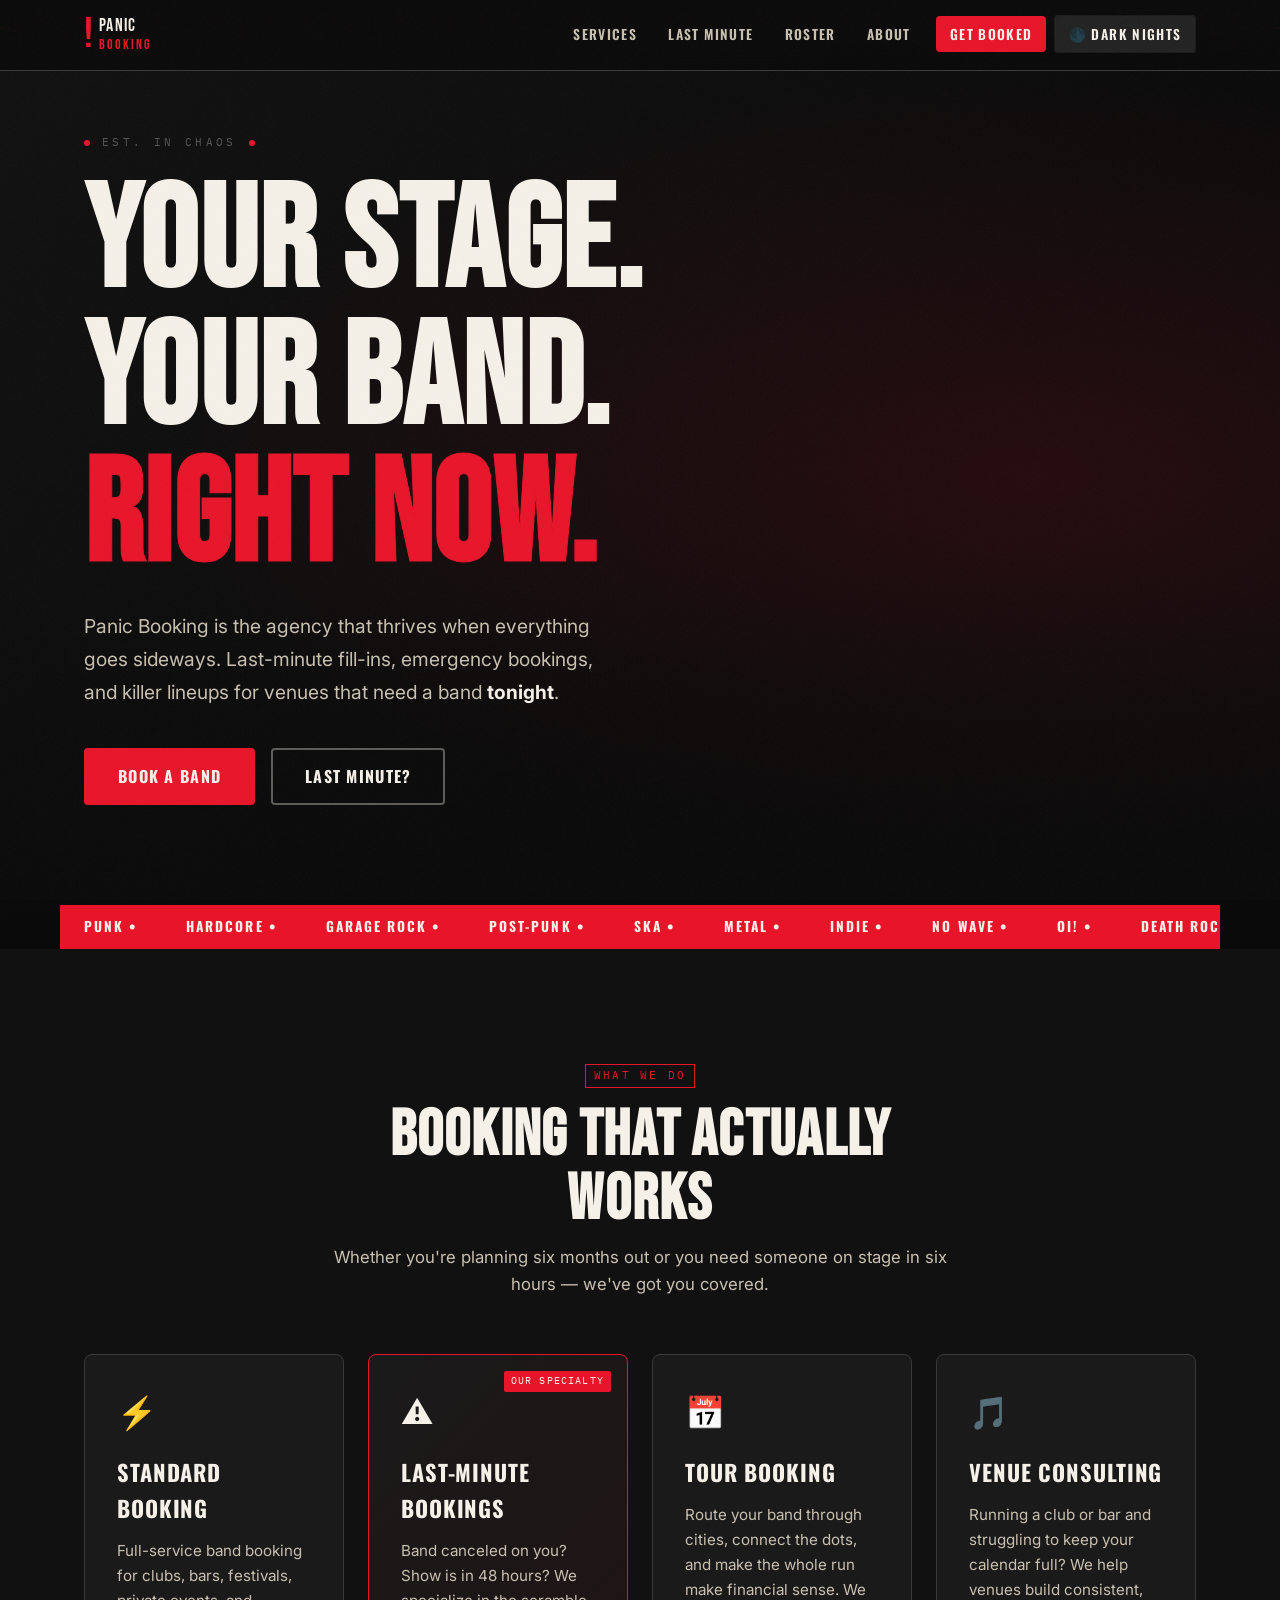
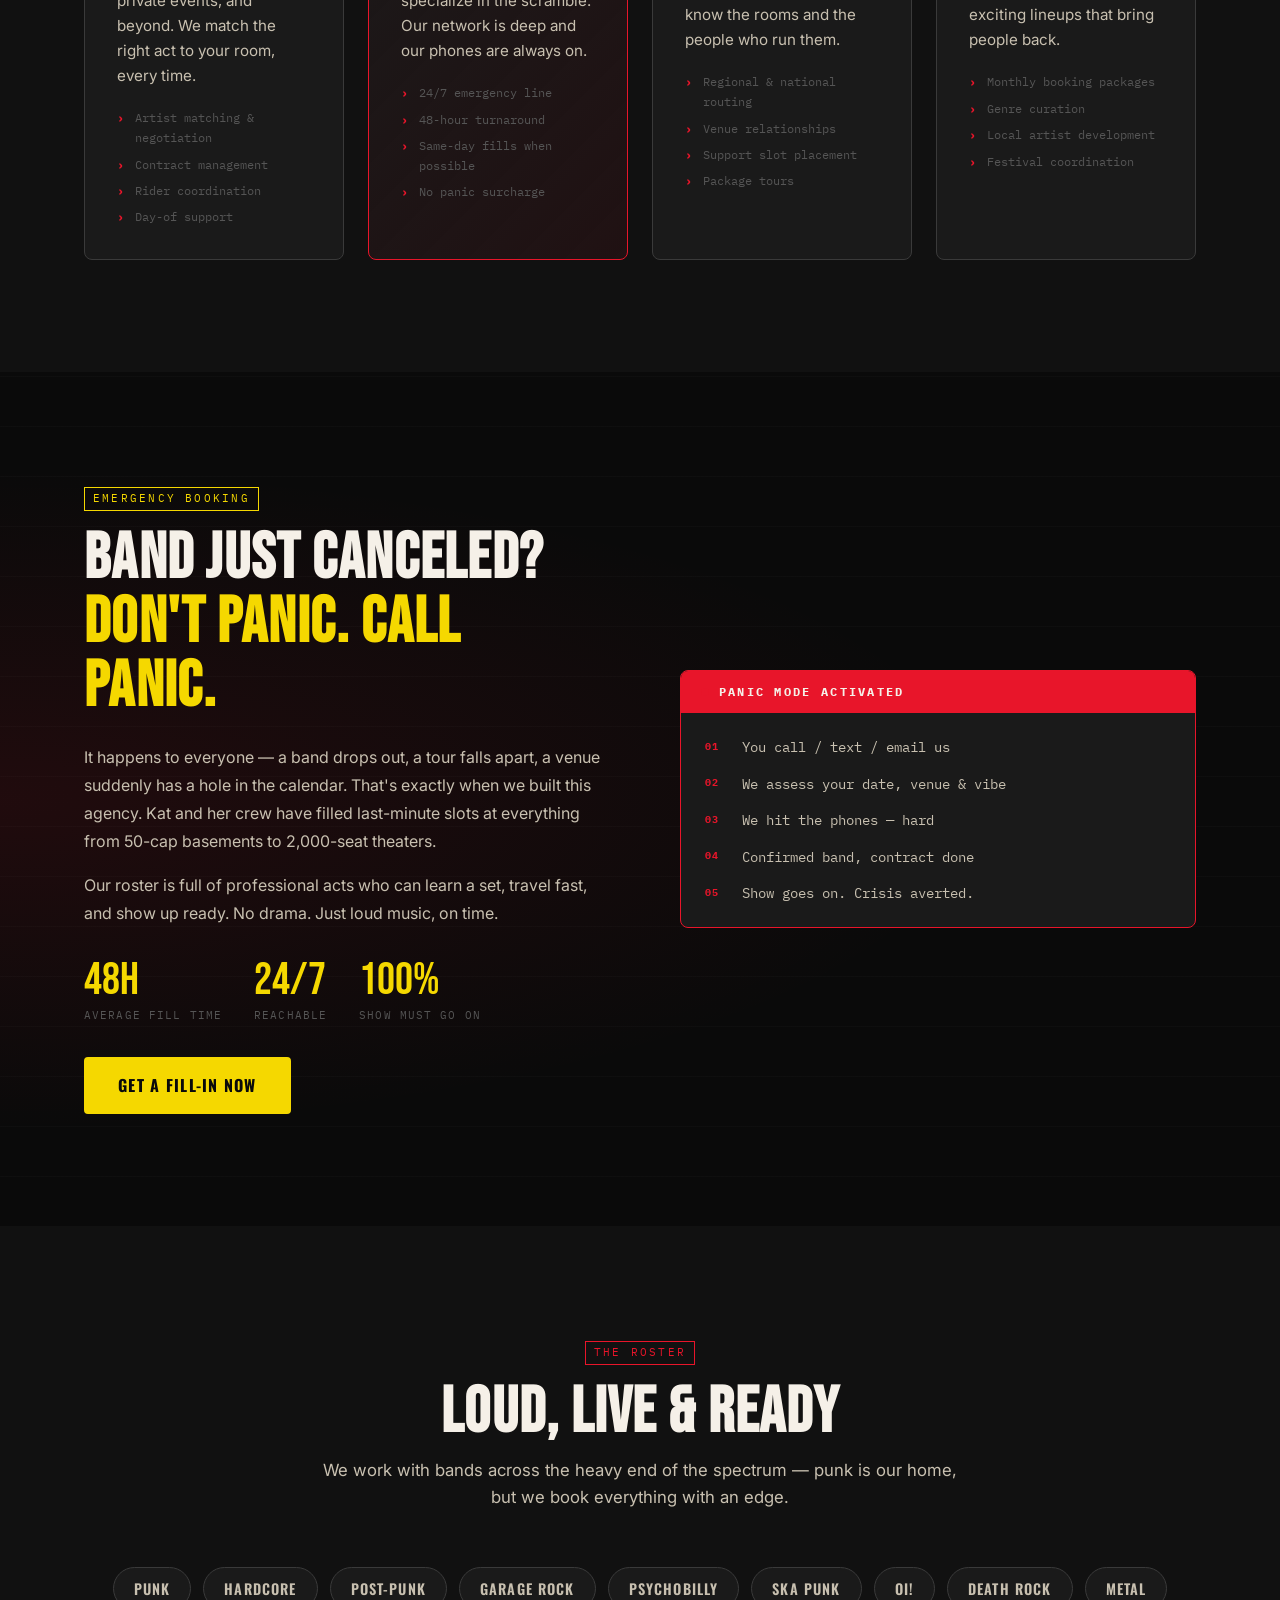
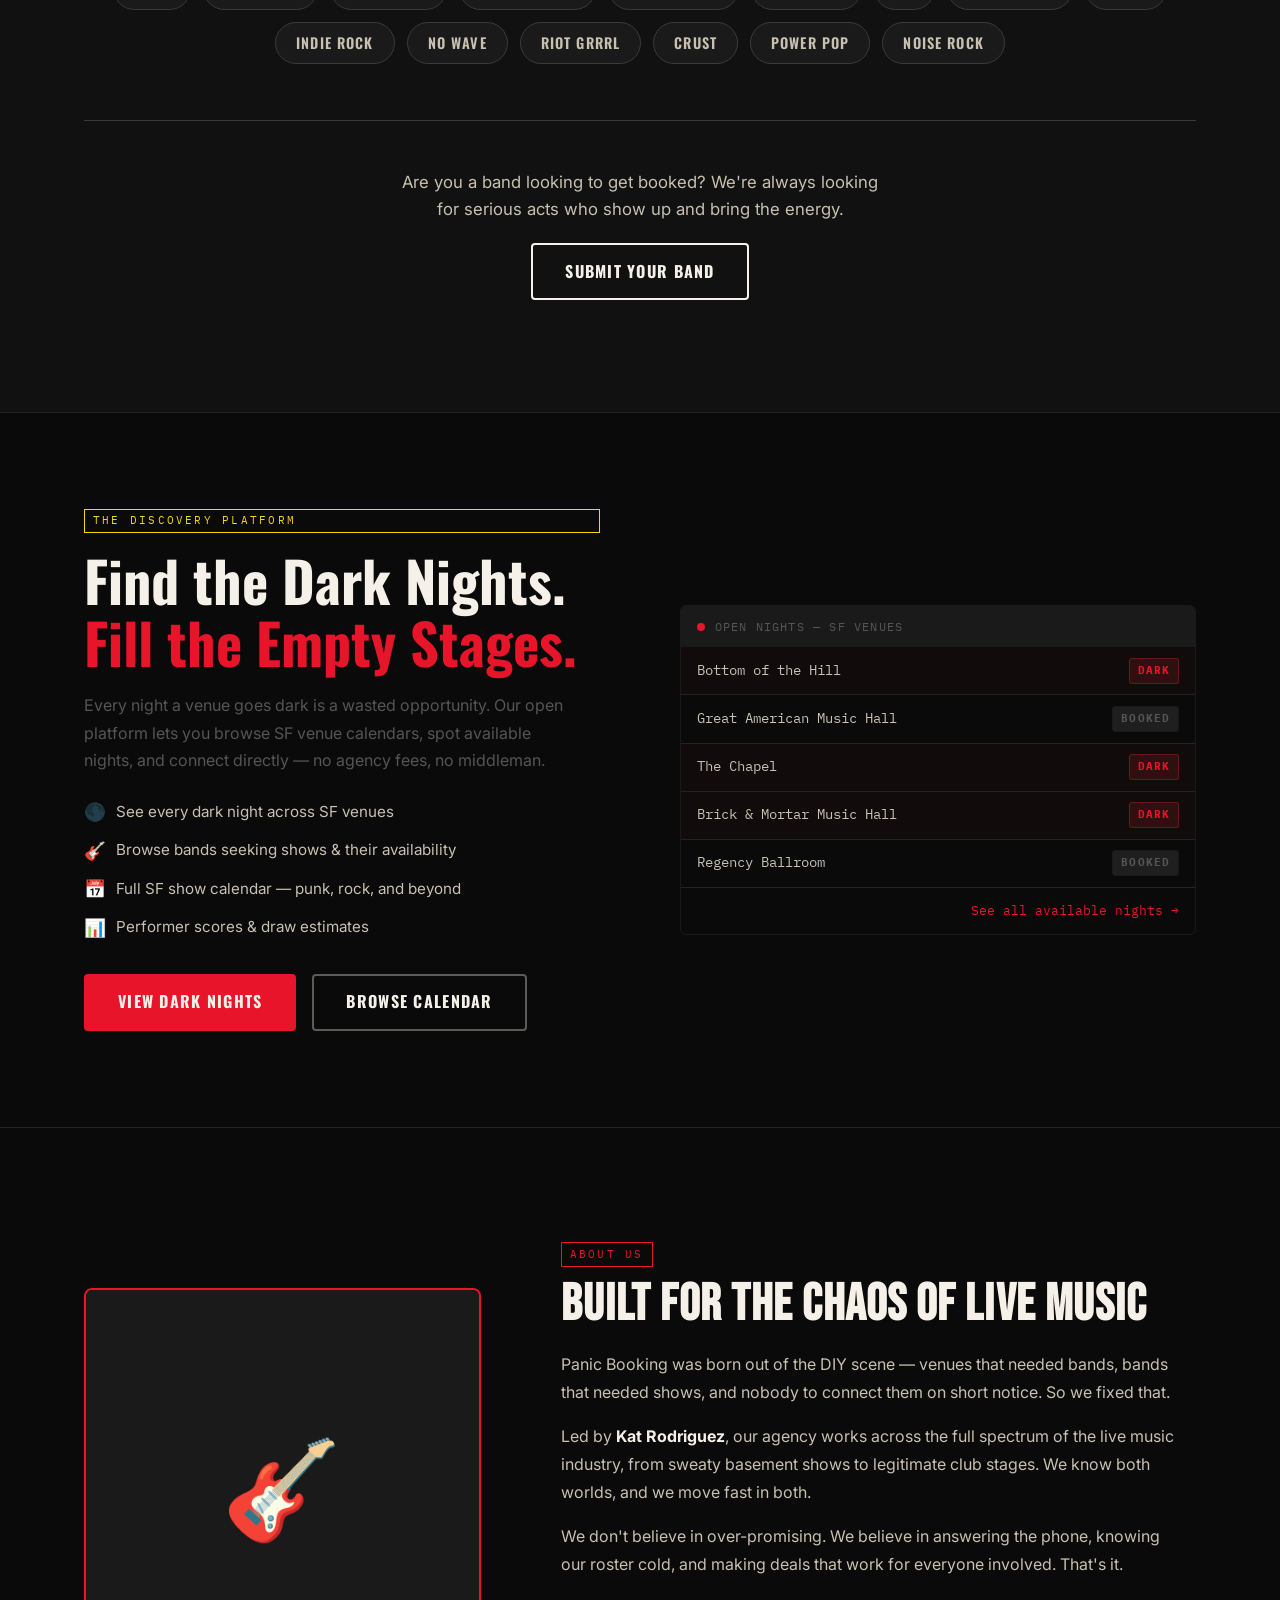
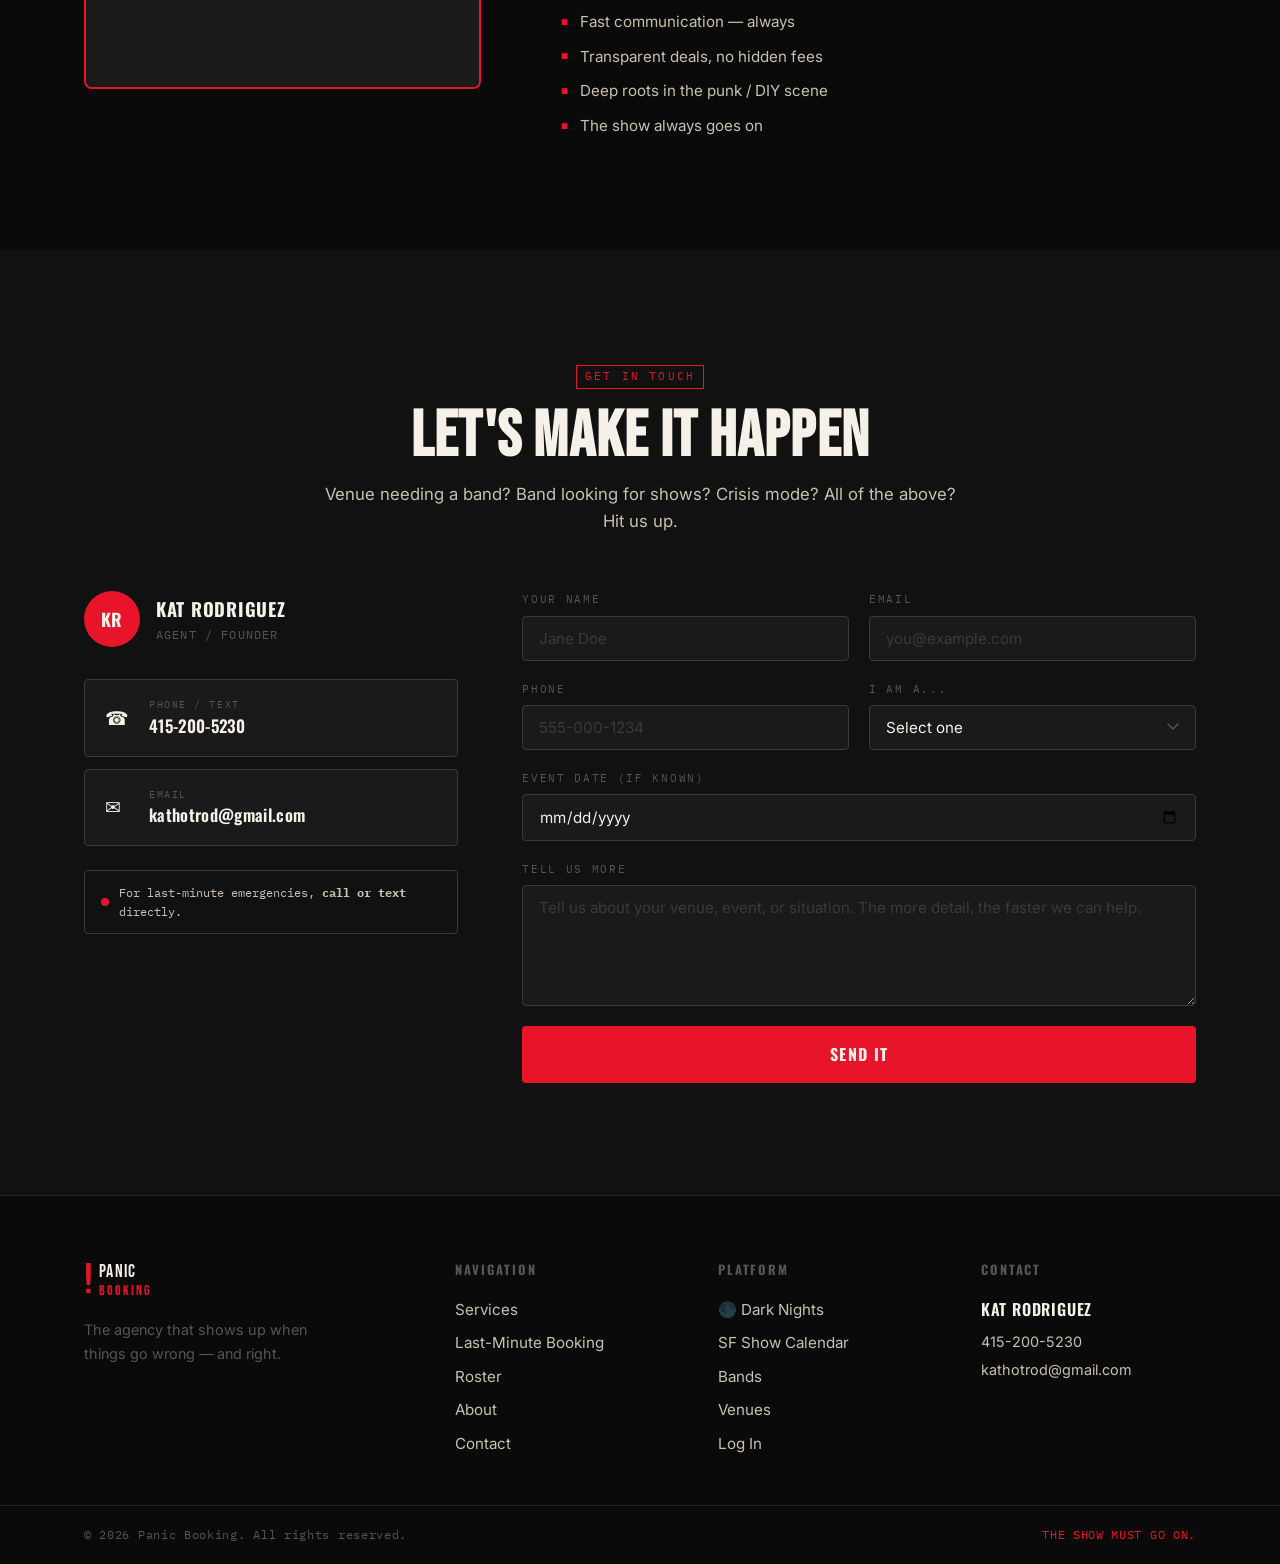
==== index.html @ bb5b7beb "Initial commit" ====
<!DOCTYPE html>
<html lang="en">
<head>
  <meta charset="UTF-8" />
  <meta name="viewport" content="width=device-width, initial-scale=1.0" />
  <title>Panic Booking — When You Need a Band, Now</title>
  <meta name="description" content="Panic Booking connects bands with venues. Specialists in last-minute bookings and emergency fill-ins. Punk, rock, and everything loud." />
  <link rel="stylesheet" href="styles.css" />
  <link rel="preconnect" href="https://fonts.googleapis.com" />
  <link rel="preconnect" href="https://fonts.gstatic.com" crossorigin />
  <link href="https://fonts.googleapis.com/css2?family=Bebas+Neue&family=Oswald:wght@400;600;700&family=IBM+Plex+Mono:wght@400;700&family=Inter:wght@400;500;600&display=swap" rel="stylesheet" />
</head>
<body>

  <!-- NOISE OVERLAY -->
  <div class="noise-overlay" aria-hidden="true"></div>

  <!-- HEADER / NAV -->
  <header class="site-header">
    <div class="container header-inner">
      <a href="#" class="logo" aria-label="Panic Booking Home">
        <span class="logo-exclaim">!</span>
        <span class="logo-text">PANIC<br><span class="logo-sub">BOOKING</span></span>
      </a>
      <nav class="main-nav" aria-label="Main navigation">
        <ul>
          <li><a href="#services">Services</a></li>
          <li><a href="#last-minute">Last Minute</a></li>
          <li><a href="#roster">Roster</a></li>
          <li><a href="#about">About</a></li>
          <li><a href="#contact" class="nav-cta">Get Booked</a></li>
          <li><a href="/app/" class="nav-app">🌑 Dark Nights</a></li>
        </ul>
      </nav>
      <button class="hamburger" aria-label="Open menu" aria-expanded="false">
        <span></span><span></span><span></span>
      </button>
    </div>
  </header>

  <!-- MOBILE NAV DRAWER -->
  <div class="mobile-nav" aria-hidden="true">
    <ul>
      <li><a href="#services">Services</a></li>
      <li><a href="#last-minute">Last Minute</a></li>
      <li><a href="#roster">Roster</a></li>
      <li><a href="#about">About</a></li>
      <li><a href="#contact">Get Booked</a></li>
      <li><a href="/app/">🌑 Dark Nights Platform</a></li>
    </ul>
  </div>

  <!-- HERO -->
  <section class="hero" id="home">
    <div class="hero-bg" aria-hidden="true">
      <div class="hero-stripe stripe-1"></div>
      <div class="hero-stripe stripe-2"></div>
      <div class="hero-stripe stripe-3"></div>
    </div>
    <div class="container hero-content">
      <div class="hero-eyebrow">
        <span class="dot"></span>
        <span>EST. IN CHAOS</span>
        <span class="dot"></span>
      </div>
      <h1 class="hero-headline">
        YOUR STAGE.<br>
        YOUR BAND.<br>
        <em>RIGHT NOW.</em>
      </h1>
      <p class="hero-sub">
        Panic Booking is the agency that thrives when everything goes sideways.
        Last-minute fill-ins, emergency bookings, and killer lineups for venues
        that need a band <strong>tonight</strong>.
      </p>
      <div class="hero-actions">
        <a href="#contact" class="btn btn-primary">Book a Band</a>
        <a href="#last-minute" class="btn btn-ghost">Last Minute?</a>
      </div>
      <div class="hero-ticker" aria-label="Scrolling marquee">
        <div class="ticker-track">
          <span>PUNK &bull;</span>
          <span>HARDCORE &bull;</span>
          <span>GARAGE ROCK &bull;</span>
          <span>POST-PUNK &bull;</span>
          <span>SKA &bull;</span>
          <span>METAL &bull;</span>
          <span>INDIE &bull;</span>
          <span>NO WAVE &bull;</span>
          <span>OI! &bull;</span>
          <span>DEATH ROCK &bull;</span>
          <span>PUNK &bull;</span>
          <span>HARDCORE &bull;</span>
          <span>GARAGE ROCK &bull;</span>
          <span>POST-PUNK &bull;</span>
          <span>SKA &bull;</span>
          <span>METAL &bull;</span>
          <span>INDIE &bull;</span>
          <span>NO WAVE &bull;</span>
          <span>OI! &bull;</span>
          <span>DEATH ROCK &bull;</span>
        </div>
      </div>
    </div>
  </section>

  <!-- SERVICES -->
  <section class="services" id="services">
    <div class="container">
      <div class="section-header">
        <span class="section-tag">What We Do</span>
        <h2>Booking That Actually Works</h2>
        <p>Whether you're planning six months out or you need someone on stage in six hours — we've got you covered.</p>
      </div>
      <div class="services-grid">
        <article class="service-card">
          <div class="service-icon" aria-hidden="true">&#9889;</div>
          <h3>Standard Booking</h3>
          <p>Full-service band booking for clubs, bars, festivals, private events, and beyond. We match the right act to your room, every time.</p>
          <ul class="service-list">
            <li>Artist matching & negotiation</li>
            <li>Contract management</li>
            <li>Rider coordination</li>
            <li>Day-of support</li>
          </ul>
        </article>
        <article class="service-card card-accent">
          <div class="service-icon" aria-hidden="true">&#9888;</div>
          <h3>Last-Minute Bookings</h3>
          <p>Band canceled on you? Show is in 48 hours? We specialize in the scramble. Our network is deep and our phones are always on.</p>
          <ul class="service-list">
            <li>24/7 emergency line</li>
            <li>48-hour turnaround</li>
            <li>Same-day fills when possible</li>
            <li>No panic surcharge</li>
          </ul>
          <span class="card-badge">Our Specialty</span>
        </article>
        <article class="service-card">
          <div class="service-icon" aria-hidden="true">&#128197;</div>
          <h3>Tour Booking</h3>
          <p>Route your band through cities, connect the dots, and make the whole run make financial sense. We know the rooms and the people who run them.</p>
          <ul class="service-list">
            <li>Regional & national routing</li>
            <li>Venue relationships</li>
            <li>Support slot placement</li>
            <li>Package tours</li>
          </ul>
        </article>
        <article class="service-card">
          <div class="service-icon" aria-hidden="true">&#127925;</div>
          <h3>Venue Consulting</h3>
          <p>Running a club or bar and struggling to keep your calendar full? We help venues build consistent, exciting lineups that bring people back.</p>
          <ul class="service-list">
            <li>Monthly booking packages</li>
            <li>Genre curation</li>
            <li>Local artist development</li>
            <li>Festival coordination</li>
          </ul>
        </article>
      </div>
    </div>
  </section>

  <!-- LAST MINUTE CALLOUT -->
  <section class="last-minute" id="last-minute">
    <div class="lm-bg" aria-hidden="true"></div>
    <div class="container lm-inner">
      <div class="lm-text">
        <span class="section-tag tag-dark">Emergency Booking</span>
        <h2>Band Just Canceled?<br><em>Don't Panic. Call Panic.</em></h2>
        <p>
          It happens to everyone — a band drops out, a tour falls apart, a venue
          suddenly has a hole in the calendar. That's exactly when we built this agency.
          Kat and her crew have filled last-minute slots at everything from 50-cap
          basements to 2,000-seat theaters.
        </p>
        <p>
          Our roster is full of professional acts who can learn a set, travel fast, and
          show up ready. No drama. Just loud music, on time.
        </p>
        <div class="lm-stats">
          <div class="stat">
            <span class="stat-num">48h</span>
            <span class="stat-label">Average fill time</span>
          </div>
          <div class="stat">
            <span class="stat-num">24/7</span>
            <span class="stat-label">Reachable</span>
          </div>
          <div class="stat">
            <span class="stat-num">100%</span>
            <span class="stat-label">Show must go on</span>
          </div>
        </div>
        <a href="#contact" class="btn btn-danger">Get a Fill-In Now</a>
      </div>
      <div class="lm-visual" aria-hidden="true">
        <div class="lm-card">
          <div class="lm-card-header">
            <span class="blink-dot"></span>
            PANIC MODE ACTIVATED
          </div>
          <div class="lm-card-body">
            <div class="lm-step">
              <span class="step-num">01</span>
              <span>You call / text / email us</span>
            </div>
            <div class="lm-step">
              <span class="step-num">02</span>
              <span>We assess your date, venue & vibe</span>
            </div>
            <div class="lm-step">
              <span class="step-num">03</span>
              <span>We hit the phones — hard</span>
            </div>
            <div class="lm-step">
              <span class="step-num">04</span>
              <span>Confirmed band, contract done</span>
            </div>
            <div class="lm-step">
              <span class="step-num">05</span>
              <span>Show goes on. Crisis averted.</span>
            </div>
          </div>
        </div>
      </div>
    </div>
  </section>

  <!-- ROSTER / GENRES -->
  <section class="roster" id="roster">
    <div class="container">
      <div class="section-header">
        <span class="section-tag">The Roster</span>
        <h2>Loud, Live &amp; Ready</h2>
        <p>We work with bands across the heavy end of the spectrum — punk is our home, but we book everything with an edge.</p>
      </div>
      <div class="genre-grid">
        <div class="genre-pill">Punk</div>
        <div class="genre-pill">Hardcore</div>
        <div class="genre-pill">Post-Punk</div>
        <div class="genre-pill">Garage Rock</div>
        <div class="genre-pill">Psychobilly</div>
        <div class="genre-pill">Ska Punk</div>
        <div class="genre-pill">Oi!</div>
        <div class="genre-pill">Death Rock</div>
        <div class="genre-pill">Metal</div>
        <div class="genre-pill">Indie Rock</div>
        <div class="genre-pill">No Wave</div>
        <div class="genre-pill">Riot Grrrl</div>
        <div class="genre-pill">Crust</div>
        <div class="genre-pill">Power Pop</div>
        <div class="genre-pill">Noise Rock</div>
      </div>
      <div class="roster-cta">
        <p>Are you a band looking to get booked? We're always looking for serious acts who show up and bring the energy.</p>
        <a href="#contact" class="btn btn-outline">Submit Your Band</a>
      </div>
    </div>
  </section>

  <!-- PLATFORM CALLOUT -->
  <section class="platform-callout" id="platform">
    <div class="container">
      <div class="platform-inner">
        <div class="platform-text">
          <span class="section-tag tag-dark">The Discovery Platform</span>
          <h2>Find the Dark Nights.<br><em>Fill the Empty Stages.</em></h2>
          <p>
            Every night a venue goes dark is a wasted opportunity. Our open platform
            lets you browse SF venue calendars, spot available nights, and connect
            directly — no agency fees, no middleman.
          </p>
          <ul class="platform-list">
            <li><span class="platform-bullet">🌑</span> See every dark night across SF venues</li>
            <li><span class="platform-bullet">🎸</span> Browse bands seeking shows &amp; their availability</li>
            <li><span class="platform-bullet">📅</span> Full SF show calendar — punk, rock, and beyond</li>
            <li><span class="platform-bullet">📊</span> Performer scores &amp; draw estimates</li>
          </ul>
          <div class="platform-actions">
            <a href="/app/dark-nights.php" class="btn btn-primary">View Dark Nights</a>
            <a href="/app/calendar.php" class="btn btn-ghost">Browse Calendar</a>
          </div>
        </div>
        <div class="platform-visual" aria-hidden="true">
          <div class="dn-preview">
            <div class="dn-preview-header">
              <span class="blink-dot"></span>
              OPEN NIGHTS — SF VENUES
            </div>
            <div class="dn-preview-row dark-row">
              <span class="dn-venue">Bottom of the Hill</span>
              <span class="dn-badge dark">DARK</span>
            </div>
            <div class="dn-preview-row booked-row">
              <span class="dn-venue">Great American Music Hall</span>
              <span class="dn-badge booked">BOOKED</span>
            </div>
            <div class="dn-preview-row dark-row">
              <span class="dn-venue">The Chapel</span>
              <span class="dn-badge dark">DARK</span>
            </div>
            <div class="dn-preview-row dark-row">
              <span class="dn-venue">Brick &amp; Mortar Music Hall</span>
              <span class="dn-badge dark">DARK</span>
            </div>
            <div class="dn-preview-row booked-row">
              <span class="dn-venue">Regency Ballroom</span>
              <span class="dn-badge booked">BOOKED</span>
            </div>
            <div class="dn-preview-footer">
              <a href="/app/dark-nights.php">See all available nights →</a>
            </div>
          </div>
        </div>
      </div>
    </div>
  </section>

  <!-- ABOUT -->
  <section class="about" id="about">
    <div class="container about-inner">
      <div class="about-visual" aria-hidden="true">
        <div class="about-block">
          <div class="about-block-inner">
            <span class="about-icon">&#127928;</span>
          </div>
        </div>
        <div class="about-accent-lines">
          <div class="acc-line"></div>
          <div class="acc-line"></div>
          <div class="acc-line"></div>
        </div>
      </div>
      <div class="about-text">
        <span class="section-tag">About Us</span>
        <h2>Built for the Chaos of Live Music</h2>
        <p>
          Panic Booking was born out of the DIY scene — venues that needed bands,
          bands that needed shows, and nobody to connect them on short notice. So
          we fixed that.
        </p>
        <p>
          Led by <strong>Kat Rodriguez</strong>, our agency works across the full
          spectrum of the live music industry, from sweaty basement shows to legitimate
          club stages. We know both worlds, and we move fast in both.
        </p>
        <p>
          We don't believe in over-promising. We believe in answering the phone,
          knowing our roster cold, and making deals that work for everyone involved.
          That's it.
        </p>
        <div class="about-values">
          <div class="value-item">
            <span class="value-marker">&#9632;</span>
            <span>Fast communication — always</span>
          </div>
          <div class="value-item">
            <span class="value-marker">&#9632;</span>
            <span>Transparent deals, no hidden fees</span>
          </div>
          <div class="value-item">
            <span class="value-marker">&#9632;</span>
            <span>Deep roots in the punk / DIY scene</span>
          </div>
          <div class="value-item">
            <span class="value-marker">&#9632;</span>
            <span>The show always goes on</span>
          </div>
        </div>
      </div>
    </div>
  </section>

  <!-- CONTACT -->
  <section class="contact" id="contact">
    <div class="container">
      <div class="section-header">
        <span class="section-tag">Get In Touch</span>
        <h2>Let's Make It Happen</h2>
        <p>Venue needing a band? Band looking for shows? Crisis mode? All of the above? Hit us up.</p>
      </div>
      <div class="contact-inner">
        <div class="contact-info">
          <div class="contact-person">
            <div class="person-avatar" aria-hidden="true">KR</div>
            <div class="person-details">
              <strong>Kat Rodriguez</strong>
              <span>Agent / Founder</span>
            </div>
          </div>
          <div class="contact-methods">
            <a href="tel:4152005230" class="contact-method">
              <span class="method-icon" aria-hidden="true">&#9742;</span>
              <span class="method-label">Phone / Text</span>
              <span class="method-value">415-200-5230</span>
            </a>
            <a href="mailto:kathotrod@gmail.com" class="contact-method">
              <span class="method-icon" aria-hidden="true">&#9993;</span>
              <span class="method-label">Email</span>
              <span class="method-value">kathotrod@gmail.com</span>
            </a>
          </div>
          <div class="contact-note">
            <span class="blink-dot"></span>
            <span>For last-minute emergencies, <strong>call or text</strong> directly.</span>
          </div>
        </div>

        <form class="contact-form" name="booking-inquiry" action="#" method="post" novalidate>
          <div class="form-row">
            <div class="form-group">
              <label for="name">Your Name</label>
              <input type="text" id="name" name="name" placeholder="Jane Doe" required />
            </div>
            <div class="form-group">
              <label for="email">Email</label>
              <input type="email" id="email" name="email" placeholder="you@example.com" required />
            </div>
          </div>
          <div class="form-row">
            <div class="form-group">
              <label for="phone">Phone</label>
              <input type="tel" id="phone" name="phone" placeholder="555-000-1234" />
            </div>
            <div class="form-group">
              <label for="inquiry-type">I am a...</label>
              <select id="inquiry-type" name="inquiry-type" required>
                <option value="" disabled selected>Select one</option>
                <option value="venue">Venue / Promoter</option>
                <option value="band">Band / Artist</option>
                <option value="festival">Festival / Event</option>
                <option value="emergency">EMERGENCY — need a band NOW</option>
              </select>
            </div>
          </div>
          <div class="form-group">
            <label for="date">Event Date (if known)</label>
            <input type="date" id="date" name="date" />
          </div>
          <div class="form-group">
            <label for="message">Tell Us More</label>
            <textarea id="message" name="message" rows="5" placeholder="Tell us about your venue, event, or situation. The more detail, the faster we can help."></textarea>
          </div>
          <button type="submit" class="btn btn-primary btn-full">Send It</button>
        </form>
      </div>
    </div>
  </section>

  <!-- FOOTER -->
  <footer class="site-footer">
    <div class="container footer-inner">
      <div class="footer-brand">
        <a href="#" class="logo" aria-label="Panic Booking Home">
          <span class="logo-exclaim">!</span>
          <span class="logo-text">PANIC<br><span class="logo-sub">BOOKING</span></span>
        </a>
        <p>The agency that shows up when things go wrong — and right.</p>
      </div>
      <div class="footer-links">
        <h4>Navigation</h4>
        <ul>
          <li><a href="#services">Services</a></li>
          <li><a href="#last-minute">Last-Minute Booking</a></li>
          <li><a href="#roster">Roster</a></li>
          <li><a href="#about">About</a></li>
          <li><a href="#contact">Contact</a></li>
        </ul>
      </div>
      <div class="footer-links">
        <h4>Platform</h4>
        <ul>
          <li><a href="/app/dark-nights.php">🌑 Dark Nights</a></li>
          <li><a href="/app/calendar.php">SF Show Calendar</a></li>
          <li><a href="/app/bands.php">Bands</a></li>
          <li><a href="/app/venues">Venues</a></li>
          <li><a href="/app/login.php">Log In</a></li>
        </ul>
      </div>
      <div class="footer-contact">
        <h4>Contact</h4>
        <p>Kat Rodriguez</p>
        <a href="tel:4152005230">415-200-5230</a>
        <a href="mailto:kathotrod@gmail.com">kathotrod@gmail.com</a>
      </div>
    </div>
    <div class="footer-bottom">
      <div class="container">
        <span>&copy; 2026 Panic Booking. All rights reserved.</span>
        <span class="footer-motto">The show must go on.</span>
      </div>
    </div>
  </footer>

  <script src="script.js"></script>
</body>
</html>
---- styles.css ----
/* ============================================================
   PANIC BOOKING — styles.css
   Punk-modern aesthetic: bold type, high contrast, raw energy
   ============================================================ */

/* ── Custom Properties ────────────────────────────────────── */
:root {
  --clr-black:   #0a0a0a;
  --clr-dark:    #111111;
  --clr-dark2:   #1a1a1a;
  --clr-dark3:   #222222;
  --clr-white:   #f5f0e8;
  --clr-off:     #c8c0b0;
  --clr-red:     #e8152a;
  --clr-red2:    #c0101f;
  --clr-yellow:  #f5d800;
  --clr-yellow2: #d4ba00;
  --clr-grey:    #3a3a3a;
  --clr-mid:     #555555;

  --font-display: 'Bebas Neue', 'Impact', sans-serif;
  --font-head:    'Oswald', 'Arial Narrow', sans-serif;
  --font-mono:    'IBM Plex Mono', 'Courier New', monospace;
  --font-body:    'Inter', 'Helvetica Neue', Arial, sans-serif;

  --radius:    4px;
  --radius-lg: 8px;
  --transition: 0.2s ease;
  --max-w: 1160px;
}

/* ── Reset & Base ─────────────────────────────────────────── */
*, *::before, *::after { box-sizing: border-box; margin: 0; padding: 0; }

html {
  scroll-behavior: smooth;
  font-size: 16px;
}

body {
  background: var(--clr-black);
  color: var(--clr-white);
  font-family: var(--font-body);
  line-height: 1.6;
  overflow-x: hidden;
}

/* Noise grain overlay */
.noise-overlay {
  position: fixed;
  inset: 0;
  pointer-events: none;
  z-index: 999;
  opacity: 0.035;
  background-image: url("data:image/svg+xml,%3Csvg viewBox='0 0 256 256' xmlns='http://www.w3.org/2000/svg'%3E%3Cfilter id='noise'%3E%3CfeTurbulence type='fractalNoise' baseFrequency='0.9' numOctaves='4' stitchTiles='stitch'/%3E%3C/filter%3E%3Crect width='100%25' height='100%25' filter='url(%23noise)'/%3E%3C/svg%3E");
  background-repeat: repeat;
  background-size: 180px;
}

img { display: block; max-width: 100%; }
a { color: inherit; text-decoration: none; }
ul { list-style: none; }
button { cursor: pointer; background: none; border: none; font: inherit; }

/* ── Utility ─────────────────────────────────────────────── */
.container {
  width: 100%;
  max-width: var(--max-w);
  margin-inline: auto;
  padding-inline: 1.5rem;
}

.section-tag {
  display: inline-block;
  font-family: var(--font-mono);
  font-size: 0.7rem;
  letter-spacing: 0.2em;
  text-transform: uppercase;
  color: var(--clr-red);
  border: 1px solid var(--clr-red);
  padding: 0.2em 0.7em;
  margin-bottom: 1rem;
}
.tag-dark { color: var(--clr-yellow); border-color: var(--clr-yellow); }

.section-header {
  text-align: center;
  max-width: 640px;
  margin: 0 auto 3.5rem;
}
.section-header h2 {
  font-family: var(--font-display);
  font-size: clamp(2.4rem, 5vw, 4rem);
  line-height: 1;
  letter-spacing: 0.02em;
  margin-bottom: 0.75rem;
}
.section-header p {
  color: var(--clr-off);
  font-size: 1.05rem;
}

/* ── Buttons ─────────────────────────────────────────────── */
.btn {
  display: inline-flex;
  align-items: center;
  gap: 0.5rem;
  font-family: var(--font-head);
  font-weight: 700;
  font-size: 1rem;
  letter-spacing: 0.08em;
  text-transform: uppercase;
  padding: 0.85rem 2rem;
  border: 2px solid transparent;
  border-radius: var(--radius);
  transition: all var(--transition);
  white-space: nowrap;
}

.btn-primary {
  background: var(--clr-red);
  color: var(--clr-white);
  border-color: var(--clr-red);
}
.btn-primary:hover {
  background: var(--clr-red2);
  border-color: var(--clr-red2);
  transform: translateY(-2px);
  box-shadow: 0 6px 24px rgba(232, 21, 42, 0.4);
}

.btn-ghost {
  background: transparent;
  color: var(--clr-white);
  border-color: rgba(245, 240, 232, 0.35);
}
.btn-ghost:hover {
  border-color: var(--clr-white);
  background: rgba(245, 240, 232, 0.08);
}

.btn-danger {
  background: var(--clr-yellow);
  color: var(--clr-black);
  border-color: var(--clr-yellow);
}
.btn-danger:hover {
  background: var(--clr-yellow2);
  border-color: var(--clr-yellow2);
  transform: translateY(-2px);
  box-shadow: 0 6px 24px rgba(245, 216, 0, 0.35);
}

.btn-outline {
  background: transparent;
  color: var(--clr-white);
  border-color: var(--clr-white);
}
.btn-outline:hover {
  background: var(--clr-white);
  color: var(--clr-black);
}

.btn-full { width: 100%; justify-content: center; }

/* ── Logo ─────────────────────────────────────────────────── */
.logo {
  display: flex;
  align-items: center;
  gap: 0.4rem;
  text-decoration: none;
}
.logo-exclaim {
  font-family: var(--font-display);
  font-size: 2.6rem;
  line-height: 1;
  color: var(--clr-red);
  display: block;
}
.logo-text {
  font-family: var(--font-display);
  font-size: 1.1rem;
  line-height: 1.05;
  letter-spacing: 0.06em;
  color: var(--clr-white);
}
.logo-sub {
  color: var(--clr-red);
  font-size: 0.85rem;
  letter-spacing: 0.14em;
}

/* ── Header ──────────────────────────────────────────────── */
.site-header {
  position: fixed;
  top: 0;
  left: 0;
  right: 0;
  z-index: 100;
  background: rgba(10, 10, 10, 0.92);
  backdrop-filter: blur(12px);
  -webkit-backdrop-filter: blur(12px);
  border-bottom: 1px solid var(--clr-grey);
  transition: border-color var(--transition);
}

.header-inner {
  display: flex;
  align-items: center;
  justify-content: space-between;
  height: 70px;
}

.main-nav ul {
  display: flex;
  align-items: center;
  gap: 0.25rem;
}
.main-nav a {
  font-family: var(--font-head);
  font-weight: 600;
  font-size: 0.85rem;
  letter-spacing: 0.1em;
  text-transform: uppercase;
  padding: 0.5rem 0.85rem;
  border-radius: var(--radius);
  color: var(--clr-off);
  transition: color var(--transition), background var(--transition);
}
.main-nav a:hover { color: var(--clr-white); background: var(--clr-dark3); }

.nav-cta {
  background: var(--clr-red) !important;
  color: var(--clr-white) !important;
  margin-left: 0.5rem;
}
.nav-cta:hover { background: var(--clr-red2) !important; }

/* Hamburger */
.hamburger {
  display: none;
  flex-direction: column;
  gap: 5px;
  padding: 0.4rem;
}
.hamburger span {
  display: block;
  width: 24px;
  height: 2px;
  background: var(--clr-white);
  border-radius: 2px;
  transition: all 0.25s ease;
}
.hamburger.open span:nth-child(1) { transform: translateY(7px) rotate(45deg); }
.hamburger.open span:nth-child(2) { opacity: 0; }
.hamburger.open span:nth-child(3) { transform: translateY(-7px) rotate(-45deg); }

/* Mobile nav drawer */
.mobile-nav {
  position: fixed;
  top: 70px;
  left: 0;
  right: 0;
  background: var(--clr-dark);
  border-bottom: 2px solid var(--clr-red);
  z-index: 99;
  transform: translateY(-110%);
  transition: transform 0.3s ease;
  pointer-events: none;
}
.mobile-nav.open {
  transform: translateY(0);
  pointer-events: auto;
}
.mobile-nav ul { padding: 1rem 1.5rem 1.5rem; }
.mobile-nav li { border-bottom: 1px solid var(--clr-dark3); }
.mobile-nav a {
  display: block;
  font-family: var(--font-head);
  font-size: 1.3rem;
  font-weight: 700;
  letter-spacing: 0.05em;
  text-transform: uppercase;
  padding: 0.85rem 0;
  color: var(--clr-white);
  transition: color var(--transition);
}
.mobile-nav a:hover { color: var(--clr-red); }

/* ── Hero ────────────────────────────────────────────────── */
.hero {
  position: relative;
  min-height: 100svh;
  display: flex;
  align-items: center;
  padding-top: 70px;
  overflow: hidden;
}

.hero-bg {
  position: absolute;
  inset: 0;
  z-index: 0;
}
.hero-stripe {
  position: absolute;
  top: 0;
  width: 100%;
  height: 100%;
}
.stripe-1 {
  background: linear-gradient(135deg, var(--clr-dark) 0%, transparent 60%);
  opacity: 1;
}
.stripe-2 {
  background: radial-gradient(ellipse at 80% 50%, rgba(232, 21, 42, 0.12) 0%, transparent 60%);
}
.stripe-3 {
  background: linear-gradient(to bottom, transparent 60%, var(--clr-black) 100%);
}

.hero-content {
  position: relative;
  z-index: 1;
  padding-top: 4rem;
  padding-bottom: 5rem;
}

.hero-eyebrow {
  display: flex;
  align-items: center;
  gap: 0.75rem;
  font-family: var(--font-mono);
  font-size: 0.7rem;
  letter-spacing: 0.3em;
  text-transform: uppercase;
  color: var(--clr-mid);
  margin-bottom: 1.5rem;
}
.dot {
  width: 6px;
  height: 6px;
  border-radius: 50%;
  background: var(--clr-red);
  display: inline-block;
}

.hero-headline {
  font-family: var(--font-display);
  font-size: clamp(4rem, 12vw, 9rem);
  line-height: 0.95;
  letter-spacing: 0.01em;
  max-width: 800px;
  margin-bottom: 1.5rem;
}
.hero-headline em {
  font-style: normal;
  color: var(--clr-red);
  -webkit-text-stroke: 1px var(--clr-red);
}

.hero-sub {
  font-size: clamp(1rem, 2vw, 1.2rem);
  color: var(--clr-off);
  max-width: 540px;
  margin-bottom: 2.5rem;
  line-height: 1.7;
}
.hero-sub strong { color: var(--clr-white); }

.hero-actions {
  display: flex;
  gap: 1rem;
  flex-wrap: wrap;
  margin-bottom: 4rem;
}

/* Ticker */
.hero-ticker {
  position: absolute;
  bottom: 0;
  left: 0;
  right: 0;
  height: 44px;
  background: var(--clr-red);
  overflow: hidden;
  display: flex;
  align-items: center;
}
.ticker-track {
  display: flex;
  gap: 0;
  white-space: nowrap;
  animation: ticker 28s linear infinite;
}
.ticker-track span {
  font-family: var(--font-head);
  font-weight: 700;
  font-size: 0.85rem;
  letter-spacing: 0.15em;
  text-transform: uppercase;
  color: var(--clr-white);
  padding: 0 1.5rem;
}
@keyframes ticker {
  from { transform: translateX(0); }
  to   { transform: translateX(-50%); }
}

/* ── Services ─────────────────────────────────────────────── */
.services {
  padding: 7rem 0;
  background: var(--clr-dark);
}

.services-grid {
  display: grid;
  grid-template-columns: repeat(auto-fit, minmax(260px, 1fr));
  gap: 1.5rem;
}

.service-card {
  background: var(--clr-dark2);
  border: 1px solid var(--clr-grey);
  border-radius: var(--radius-lg);
  padding: 2rem;
  position: relative;
  transition: border-color var(--transition), transform var(--transition);
}
.service-card:hover {
  border-color: var(--clr-red);
  transform: translateY(-4px);
}

.card-accent {
  border-color: var(--clr-red);
  background: linear-gradient(135deg, var(--clr-dark2) 0%, rgba(232,21,42,0.07) 100%);
}

.service-icon {
  font-size: 2rem;
  margin-bottom: 1rem;
  display: block;
}

.service-card h3 {
  font-family: var(--font-head);
  font-size: 1.4rem;
  font-weight: 700;
  letter-spacing: 0.04em;
  text-transform: uppercase;
  color: var(--clr-white);
  margin-bottom: 0.75rem;
}

.service-card p {
  color: var(--clr-off);
  font-size: 0.95rem;
  margin-bottom: 1.25rem;
  line-height: 1.65;
}

.service-list {
  display: flex;
  flex-direction: column;
  gap: 0.4rem;
}
.service-list li {
  font-family: var(--font-mono);
  font-size: 0.78rem;
  color: var(--clr-mid);
  padding-left: 1.1rem;
  position: relative;
}
.service-list li::before {
  content: '›';
  position: absolute;
  left: 0;
  color: var(--clr-red);
  font-weight: 700;
}

.card-badge {
  position: absolute;
  top: 1rem;
  right: 1rem;
  background: var(--clr-red);
  color: var(--clr-white);
  font-family: var(--font-mono);
  font-size: 0.62rem;
  letter-spacing: 0.12em;
  text-transform: uppercase;
  padding: 0.25em 0.7em;
  border-radius: 2px;
}

/* ── Last Minute ─────────────────────────────────────────── */
.last-minute {
  position: relative;
  padding: 7rem 0;
  background: var(--clr-black);
  overflow: hidden;
}
.lm-bg {
  position: absolute;
  inset: 0;
  background:
    radial-gradient(ellipse at 0% 50%, rgba(232, 21, 42, 0.1) 0%, transparent 55%),
    repeating-linear-gradient(
      0deg,
      transparent,
      transparent 49px,
      rgba(255,255,255,0.02) 49px,
      rgba(255,255,255,0.02) 50px
    );
  pointer-events: none;
}

.lm-inner {
  position: relative;
  z-index: 1;
  display: grid;
  grid-template-columns: 1fr 1fr;
  gap: 5rem;
  align-items: center;
}

.lm-text h2 {
  font-family: var(--font-display);
  font-size: clamp(2.4rem, 5vw, 4rem);
  line-height: 1.0;
  letter-spacing: 0.02em;
  margin-bottom: 1.5rem;
}
.lm-text h2 em {
  font-style: normal;
  color: var(--clr-yellow);
}
.lm-text p {
  color: var(--clr-off);
  font-size: 1rem;
  line-height: 1.75;
  margin-bottom: 1rem;
}

.lm-stats {
  display: flex;
  gap: 2rem;
  margin: 2rem 0;
  flex-wrap: wrap;
}
.stat {
  display: flex;
  flex-direction: column;
  gap: 0.2rem;
}
.stat-num {
  font-family: var(--font-display);
  font-size: 2.8rem;
  color: var(--clr-yellow);
  line-height: 1;
}
.stat-label {
  font-family: var(--font-mono);
  font-size: 0.7rem;
  letter-spacing: 0.1em;
  text-transform: uppercase;
  color: var(--clr-mid);
}

/* Panel card */
.lm-card {
  background: var(--clr-dark2);
  border: 1px solid var(--clr-red);
  border-radius: var(--radius-lg);
  overflow: hidden;
  font-family: var(--font-mono);
}
.lm-card-header {
  background: var(--clr-red);
  color: var(--clr-white);
  font-size: 0.72rem;
  letter-spacing: 0.2em;
  text-transform: uppercase;
  padding: 0.75rem 1.25rem;
  display: flex;
  align-items: center;
  gap: 0.6rem;
  font-weight: 700;
}
.lm-card-body {
  padding: 1.5rem;
  display: flex;
  flex-direction: column;
  gap: 1rem;
}
.lm-step {
  display: flex;
  align-items: flex-start;
  gap: 1rem;
  font-size: 0.85rem;
  color: var(--clr-off);
  line-height: 1.5;
}
.step-num {
  font-size: 0.65rem;
  font-weight: 700;
  color: var(--clr-red);
  letter-spacing: 0.1em;
  padding-top: 0.15em;
  min-width: 2em;
}

/* Blinking dot */
.blink-dot {
  display: inline-block;
  width: 8px;
  height: 8px;
  border-radius: 50%;
  background: var(--clr-red);
  animation: blink 1.2s ease-in-out infinite;
  flex-shrink: 0;
}
@keyframes blink {
  0%, 100% { opacity: 1; }
  50%       { opacity: 0.15; }
}

.contact-note {
  display: flex;
  align-items: center;
  gap: 0.6rem;
  font-family: var(--font-mono);
  font-size: 0.78rem;
  color: var(--clr-off);
  margin-top: 1.5rem;
  padding: 0.75rem 1rem;
  border: 1px solid var(--clr-grey);
  border-radius: var(--radius);
  line-height: 1.5;
}

/* ── Roster ───────────────────────────────────────────────── */
.roster {
  padding: 7rem 0;
  background: var(--clr-dark);
}

.genre-grid {
  display: flex;
  flex-wrap: wrap;
  gap: 0.75rem;
  justify-content: center;
  margin-bottom: 3.5rem;
}
.genre-pill {
  font-family: var(--font-head);
  font-weight: 600;
  font-size: 0.9rem;
  letter-spacing: 0.08em;
  text-transform: uppercase;
  padding: 0.55rem 1.25rem;
  border: 1px solid var(--clr-grey);
  border-radius: 100px;
  color: var(--clr-off);
  background: var(--clr-dark2);
  cursor: default;
  transition: all var(--transition);
}
.genre-pill:hover {
  border-color: var(--clr-red);
  color: var(--clr-white);
  background: rgba(232, 21, 42, 0.12);
}

.roster-cta {
  text-align: center;
  border-top: 1px solid var(--clr-grey);
  padding-top: 3rem;
  display: flex;
  flex-direction: column;
  align-items: center;
  gap: 1.25rem;
}
.roster-cta p {
  color: var(--clr-off);
  max-width: 480px;
  font-size: 1.05rem;
}

/* ── About ───────────────────────────────────────────────── */
.about {
  padding: 7rem 0;
  background: var(--clr-black);
}
.about-inner {
  display: grid;
  grid-template-columns: 1fr 1.6fr;
  gap: 5rem;
  align-items: center;
}

.about-visual {
  position: relative;
}
.about-block {
  width: 100%;
  padding-bottom: 100%;
  position: relative;
  border: 2px solid var(--clr-red);
  border-radius: var(--radius-lg);
}
.about-block-inner {
  position: absolute;
  inset: 0;
  display: flex;
  align-items: center;
  justify-content: center;
  background: var(--clr-dark2);
  font-size: 6rem;
  border-radius: calc(var(--radius-lg) - 2px);
}
.about-accent-lines {
  position: absolute;
  top: 16px;
  left: 16px;
  right: -16px;
  bottom: -16px;
  display: flex;
  flex-direction: column;
  pointer-events: none;
  z-index: -1;
}
.acc-line {
  border: 1px solid var(--clr-grey);
  border-radius: var(--radius-lg);
  flex: 1;
  position: absolute;
  inset: 0;
}
.acc-line:nth-child(1) { inset: 4px -4px -4px 4px; border-color: var(--clr-grey); }
.acc-line:nth-child(2) { inset: 8px -8px -8px 8px; border-color: var(--clr-dark3); }

.about-text { padding-right: 1rem; }
.about-text h2 {
  font-family: var(--font-display);
  font-size: clamp(2.2rem, 4vw, 3.5rem);
  line-height: 1.0;
  letter-spacing: 0.02em;
  margin-bottom: 1.25rem;
}
.about-text p {
  color: var(--clr-off);
  font-size: 1rem;
  line-height: 1.75;
  margin-bottom: 1rem;
}
.about-text strong { color: var(--clr-white); }
.about-text .section-tag { margin-bottom: 0.75rem; }

.about-values {
  margin-top: 2rem;
  display: flex;
  flex-direction: column;
  gap: 0.65rem;
}
.value-item {
  display: flex;
  align-items: center;
  gap: 0.75rem;
  font-size: 0.95rem;
  color: var(--clr-off);
}
.value-marker {
  color: var(--clr-red);
  font-size: 0.5rem;
  flex-shrink: 0;
}

/* ── Contact ─────────────────────────────────────────────── */
.contact {
  padding: 7rem 0;
  background: var(--clr-dark);
}

.contact-inner {
  display: grid;
  grid-template-columns: 1fr 1.8fr;
  gap: 4rem;
  align-items: start;
}

.contact-person {
  display: flex;
  align-items: center;
  gap: 1rem;
  margin-bottom: 2rem;
}
.person-avatar {
  width: 56px;
  height: 56px;
  border-radius: 50%;
  background: var(--clr-red);
  display: flex;
  align-items: center;
  justify-content: center;
  font-family: var(--font-head);
  font-size: 1.1rem;
  font-weight: 700;
  letter-spacing: 0.05em;
  color: var(--clr-white);
  flex-shrink: 0;
}
.person-details {
  display: flex;
  flex-direction: column;
  gap: 0.15rem;
}
.person-details strong {
  font-family: var(--font-head);
  font-size: 1.15rem;
  font-weight: 700;
  letter-spacing: 0.04em;
  text-transform: uppercase;
}
.person-details span {
  font-family: var(--font-mono);
  font-size: 0.72rem;
  color: var(--clr-mid);
  letter-spacing: 0.1em;
  text-transform: uppercase;
}

.contact-methods {
  display: flex;
  flex-direction: column;
  gap: 0.75rem;
}
.contact-method {
  display: grid;
  grid-template-columns: 2rem 1fr;
  grid-template-rows: auto auto;
  align-items: center;
  gap: 0 0.75rem;
  padding: 1rem 1.25rem;
  border: 1px solid var(--clr-grey);
  border-radius: var(--radius);
  background: var(--clr-dark2);
  transition: border-color var(--transition), background var(--transition);
}
.contact-method:hover {
  border-color: var(--clr-red);
  background: rgba(232, 21, 42, 0.06);
}
.method-icon {
  grid-row: 1 / 3;
  font-size: 1.2rem;
  display: flex;
  align-items: center;
}
.method-label {
  font-family: var(--font-mono);
  font-size: 0.65rem;
  letter-spacing: 0.15em;
  text-transform: uppercase;
  color: var(--clr-mid);
}
.method-value {
  font-family: var(--font-head);
  font-size: 1.05rem;
  font-weight: 600;
  color: var(--clr-white);
  letter-spacing: 0.02em;
}

/* Form */
.contact-form {
  display: flex;
  flex-direction: column;
  gap: 1.25rem;
}
.form-row {
  display: grid;
  grid-template-columns: 1fr 1fr;
  gap: 1.25rem;
}
.form-group {
  display: flex;
  flex-direction: column;
  gap: 0.4rem;
}
.form-group label {
  font-family: var(--font-mono);
  font-size: 0.7rem;
  letter-spacing: 0.15em;
  text-transform: uppercase;
  color: var(--clr-mid);
}
.form-group input,
.form-group select,
.form-group textarea {
  background: var(--clr-dark2);
  border: 1px solid var(--clr-grey);
  border-radius: var(--radius);
  color: var(--clr-white);
  font-family: var(--font-body);
  font-size: 0.95rem;
  padding: 0.75rem 1rem;
  transition: border-color var(--transition);
  width: 100%;
  -webkit-appearance: none;
  appearance: none;
}
.form-group input::placeholder,
.form-group textarea::placeholder { color: var(--clr-grey); }
.form-group input:focus,
.form-group select:focus,
.form-group textarea:focus {
  outline: none;
  border-color: var(--clr-red);
  box-shadow: 0 0 0 3px rgba(232, 21, 42, 0.12);
}
.form-group select {
  background-image: url("data:image/svg+xml,%3Csvg xmlns='http://www.w3.org/2000/svg' width='12' height='8' viewBox='0 0 12 8'%3E%3Cpath d='M1 1l5 5 5-5' stroke='%23555' stroke-width='1.5' fill='none' stroke-linecap='round'/%3E%3C/svg%3E");
  background-repeat: no-repeat;
  background-position: right 1rem center;
  padding-right: 2.5rem;
  cursor: pointer;
}
.form-group select option { background: var(--clr-dark); }
.form-group textarea { resize: vertical; min-height: 120px; }

/* ── Footer ──────────────────────────────────────────────── */
.site-footer {
  background: var(--clr-black);
  border-top: 1px solid var(--clr-dark3);
  padding-top: 4rem;
}
.footer-inner {
  display: grid;
  grid-template-columns: 1.5fr 1fr 1fr 1fr;
  gap: 3rem;
  padding-bottom: 3rem;
}
.footer-brand p {
  color: var(--clr-mid);
  font-size: 0.9rem;
  margin-top: 1rem;
  max-width: 260px;
  line-height: 1.65;
}
.footer-links h4,
.footer-contact h4 {
  font-family: var(--font-head);
  font-size: 0.8rem;
  font-weight: 700;
  letter-spacing: 0.15em;
  text-transform: uppercase;
  color: var(--clr-mid);
  margin-bottom: 1rem;
}
.footer-links ul { display: flex; flex-direction: column; gap: 0.5rem; }
.footer-links a {
  font-size: 0.95rem;
  color: var(--clr-off);
  transition: color var(--transition);
}
.footer-links a:hover { color: var(--clr-red); }
.footer-contact {
  display: flex;
  flex-direction: column;
  gap: 0;
}
.footer-contact p {
  font-family: var(--font-head);
  font-size: 1rem;
  font-weight: 600;
  letter-spacing: 0.05em;
  text-transform: uppercase;
  color: var(--clr-white);
  margin-bottom: 0.5rem;
}
.footer-contact a {
  display: block;
  color: var(--clr-off);
  font-size: 0.9rem;
  margin-bottom: 0.3rem;
  transition: color var(--transition);
}
.footer-contact a:hover { color: var(--clr-red); }

.footer-bottom {
  border-top: 1px solid var(--clr-dark3);
  padding: 1.25rem 0;
}
.footer-bottom .container {
  display: flex;
  justify-content: space-between;
  align-items: center;
  flex-wrap: wrap;
  gap: 0.5rem;
}
.footer-bottom span {
  font-family: var(--font-mono);
  font-size: 0.72rem;
  color: var(--clr-mid);
  letter-spacing: 0.06em;
}
.footer-motto {
  color: var(--clr-red) !important;
  text-transform: uppercase;
}

/* ── Scroll Reveal ───────────────────────────────────────── */
.reveal {
  opacity: 0;
  transform: translateY(28px);
  transition: opacity 0.6s ease, transform 0.6s ease;
}
.reveal.visible {
  opacity: 1;
  transform: translateY(0);
}

/* ── Responsive ──────────────────────────────────────────── */
@media (max-width: 1024px) {
  .lm-inner { grid-template-columns: 1fr; gap: 3rem; }
  .about-inner { grid-template-columns: 1fr; gap: 3rem; }
  .about-visual { display: none; }
  .contact-inner { grid-template-columns: 1fr; gap: 3rem; }
  .footer-inner { grid-template-columns: 1fr 1fr; }
  .footer-brand { grid-column: 1 / -1; }
  .platform-inner { grid-template-columns: 1fr; gap: 3rem; }
}

@media (max-width: 768px) {
  .main-nav { display: none; }
  .hamburger { display: flex; }
  .form-row { grid-template-columns: 1fr; }
  .footer-inner { grid-template-columns: 1fr; }
  .lm-stats { gap: 1.5rem; }
  .hero-headline { font-size: clamp(3rem, 15vw, 5rem); }
  .hero-actions { flex-direction: column; align-items: flex-start; }
  .footer-bottom .container { flex-direction: column; text-align: center; }
}

@media (max-width: 480px) {
  .services-grid { grid-template-columns: 1fr; }
}

/* ── Nav: Platform link ──────────────────────────────────── */
.nav-app {
  background: var(--clr-dark3) !important;
  color: var(--clr-white) !important;
  margin-left: 0.25rem;
  border: 1px solid var(--clr-dark2);
}
.nav-app:hover { background: var(--clr-dark2) !important; color: var(--clr-red) !important; }

/* ── Platform Callout Section ────────────────────────────── */
.platform-callout {
  background: var(--clr-black);
  padding: 6rem 0;
  border-top: 1px solid var(--clr-dark3);
  border-bottom: 1px solid var(--clr-dark3);
}
.platform-inner {
  display: grid;
  grid-template-columns: 1fr 1fr;
  gap: 5rem;
  align-items: center;
}
.platform-callout .section-tag { margin-bottom: 1rem; display: block; }
.platform-callout h2 {
  font-family: var(--font-head);
  font-size: clamp(2.2rem, 5vw, 3.5rem);
  font-weight: 700;
  line-height: 1.1;
  color: var(--clr-white);
  margin-bottom: 1.25rem;
}
.platform-callout h2 em {
  font-style: normal;
  color: var(--clr-red);
}
.platform-callout p {
  color: var(--clr-mid);
  line-height: 1.7;
  margin-bottom: 1.5rem;
  max-width: 480px;
}
.platform-list {
  list-style: none;
  display: flex;
  flex-direction: column;
  gap: 0.65rem;
  margin-bottom: 2rem;
  padding: 0;
}
.platform-list li {
  color: var(--clr-off);
  font-size: 0.95rem;
  display: flex;
  align-items: center;
  gap: 0.6rem;
}
.platform-bullet { font-size: 1.1rem; flex-shrink: 0; }
.platform-actions { display: flex; gap: 1rem; flex-wrap: wrap; }

/* Dark Nights preview card */
.dn-preview {
  background: var(--clr-dark1);
  border: 1px solid var(--clr-dark2);
  border-radius: 6px;
  overflow: hidden;
  font-family: var(--font-mono);
  font-size: 0.85rem;
}
.dn-preview-header {
  background: var(--clr-dark2);
  padding: 0.7rem 1rem;
  color: var(--clr-mid);
  font-size: 0.75rem;
  letter-spacing: 0.1em;
  display: flex;
  align-items: center;
  gap: 0.6rem;
}
.dn-preview-row {
  display: flex;
  justify-content: space-between;
  align-items: center;
  padding: 0.65rem 1rem;
  border-bottom: 1px solid var(--clr-dark3);
  gap: 1rem;
}
.dn-venue { color: var(--clr-off); flex: 1; }
.dn-badge {
  font-size: 0.7rem;
  font-weight: 700;
  letter-spacing: 0.1em;
  padding: 0.2rem 0.5rem;
  border-radius: 3px;
  flex-shrink: 0;
}
.dn-badge.dark { background: rgba(220,50,50,0.15); color: var(--clr-red); border: 1px solid rgba(220,50,50,0.3); }
.dn-badge.booked { background: rgba(80,80,80,0.3); color: var(--clr-mid); border: 1px solid var(--clr-dark2); }
.dark-row { background: rgba(220,50,50,0.03); }
.dn-preview-footer {
  padding: 0.75rem 1rem;
  text-align: right;
}
.dn-preview-footer a {
  color: var(--clr-red);
  font-size: 0.8rem;
  text-decoration: none;
  transition: color var(--transition);
}
.dn-preview-footer a:hover { color: var(--clr-white); }

/* ── Reduced Motion ──────────────────────────────────────── */
@media (prefers-reduced-motion: reduce) {
  *, *::before, *::after { animation-duration: 0.01ms !important; transition-duration: 0.01ms !important; }
  .ticker-track { animation: none; }
  html { scroll-behavior: auto; }
}
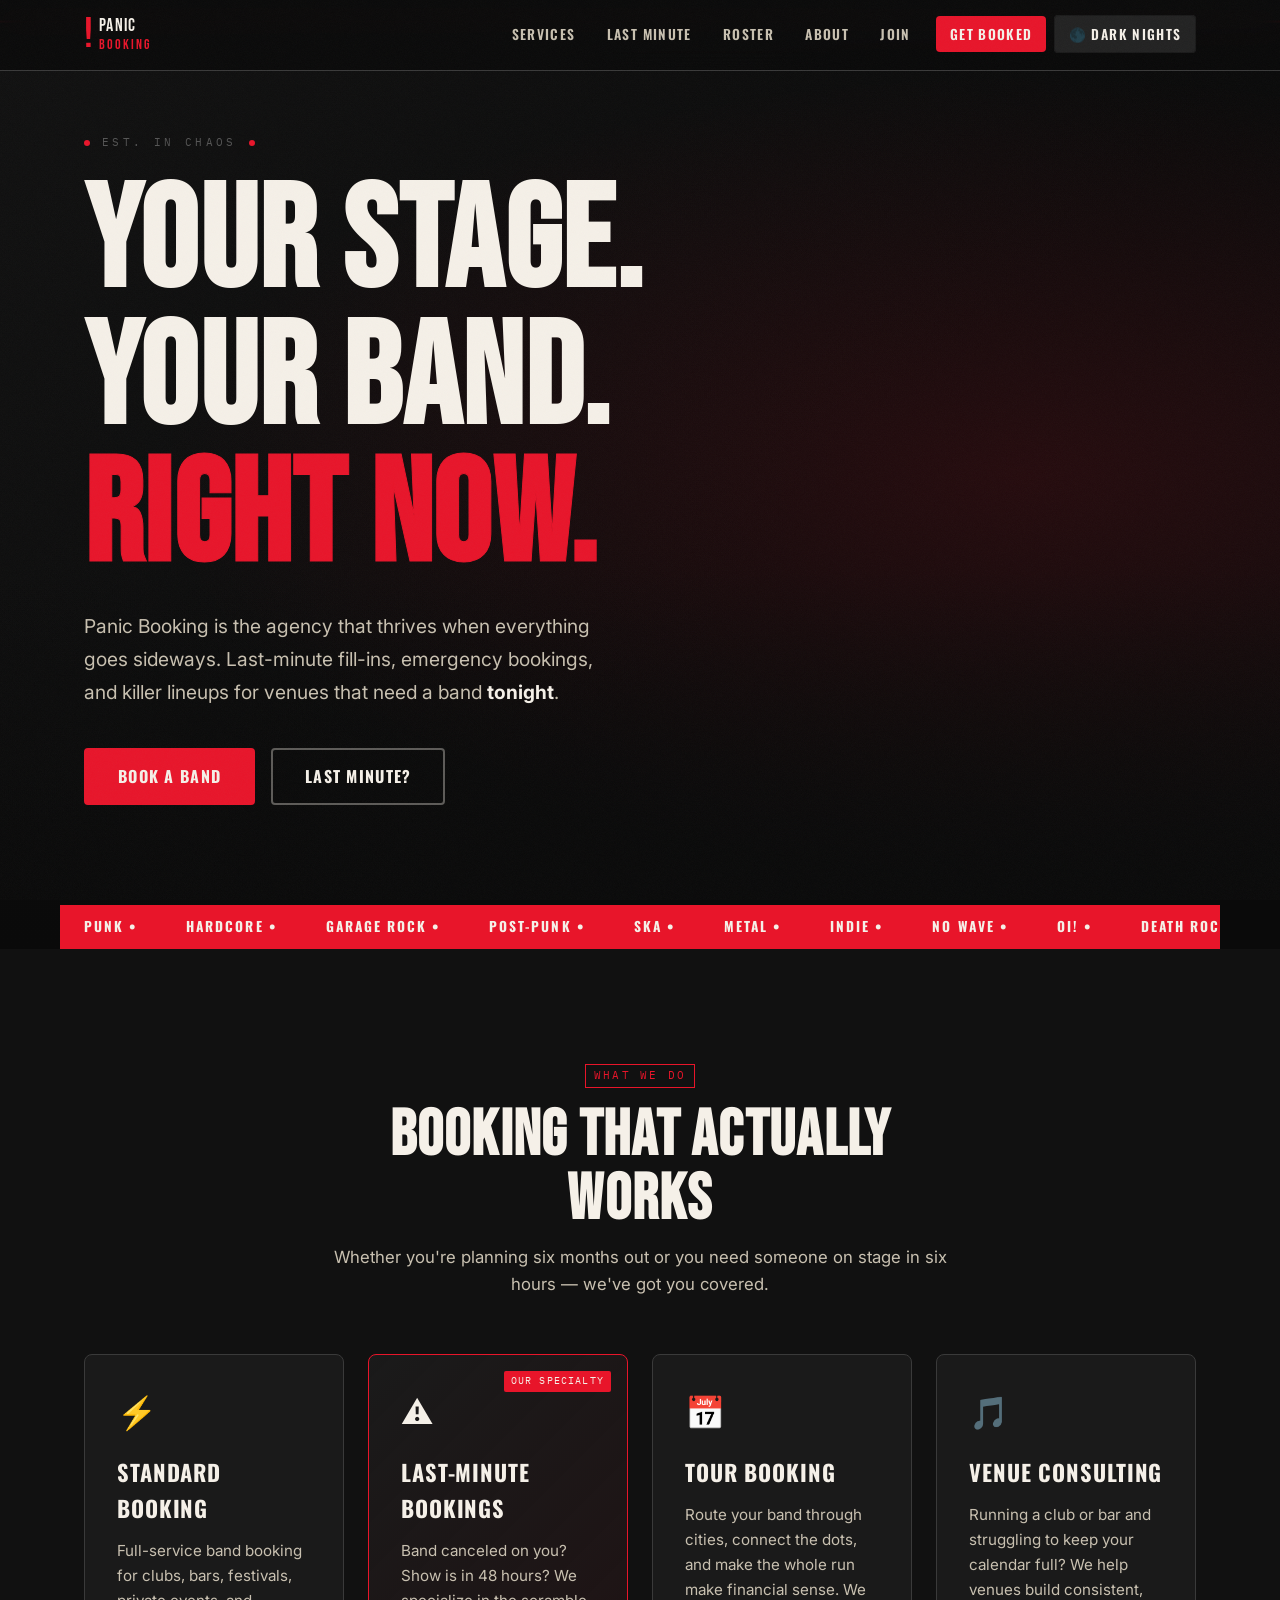
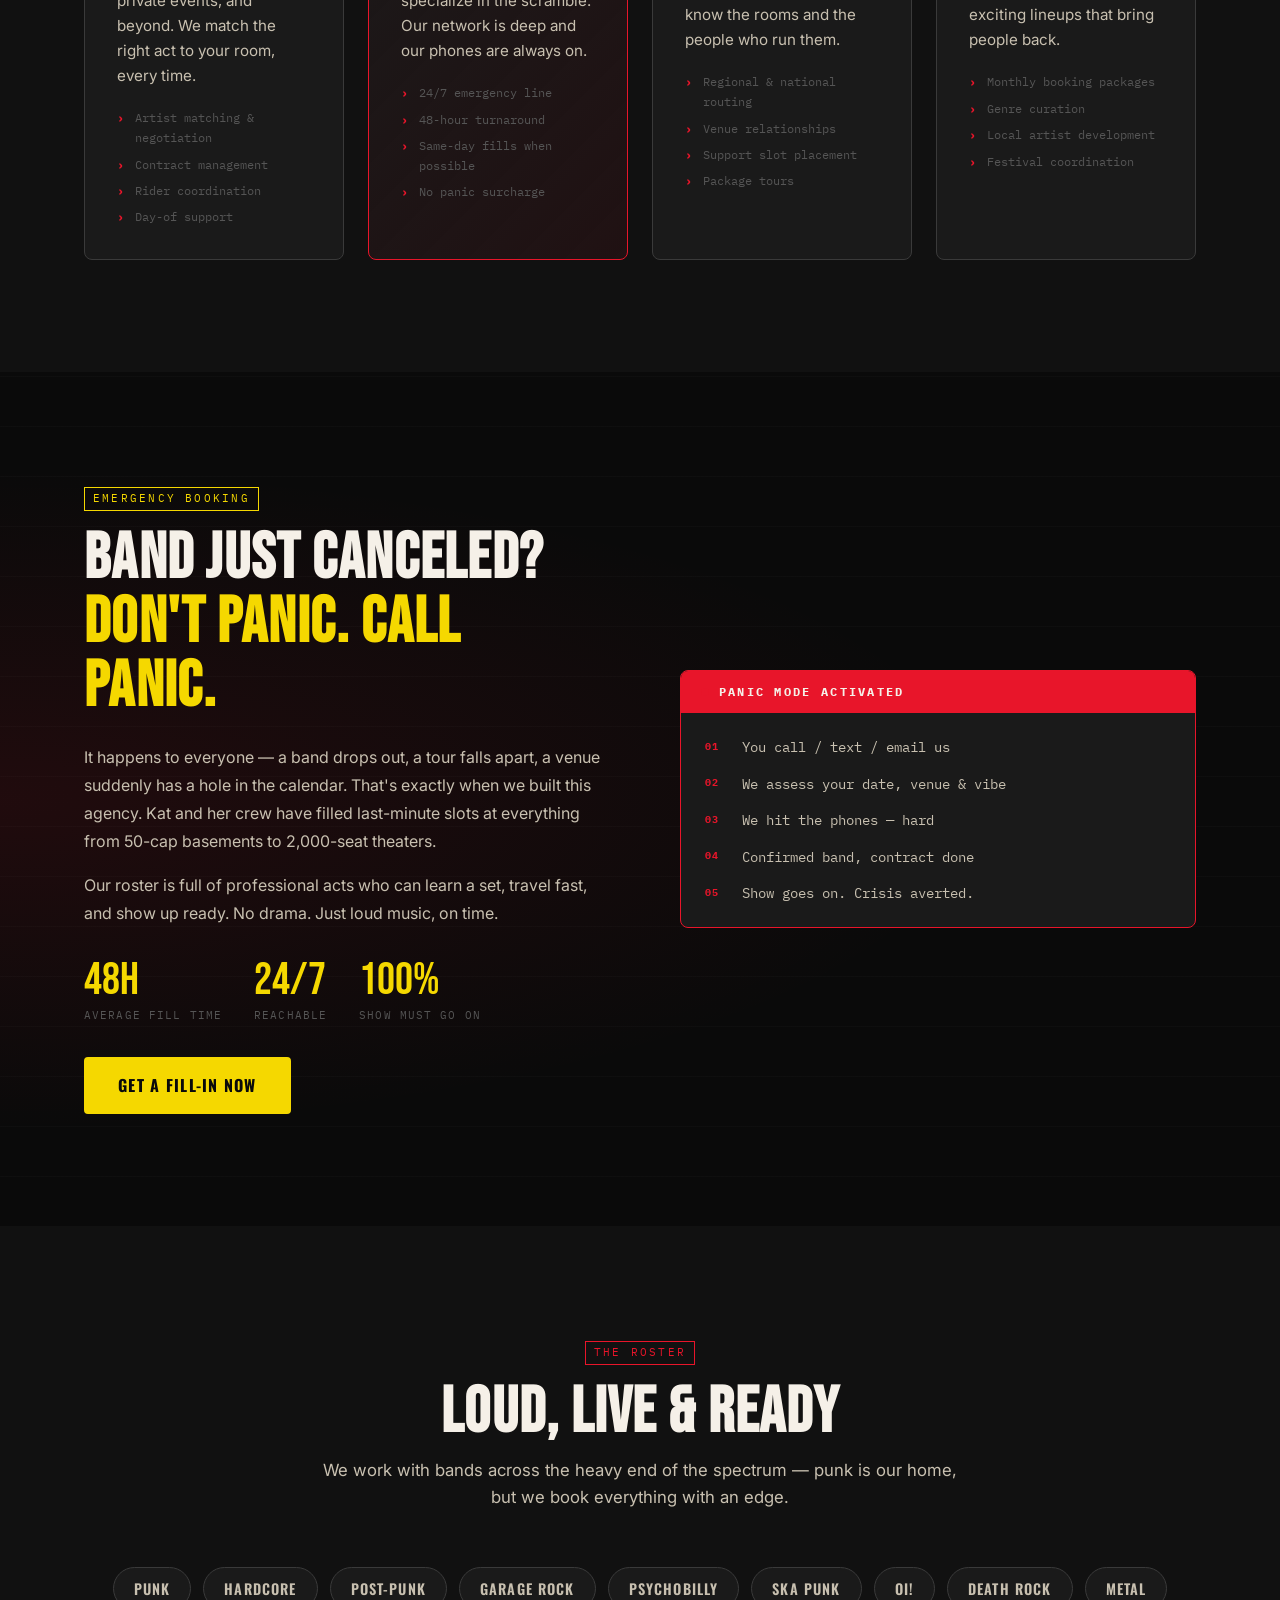
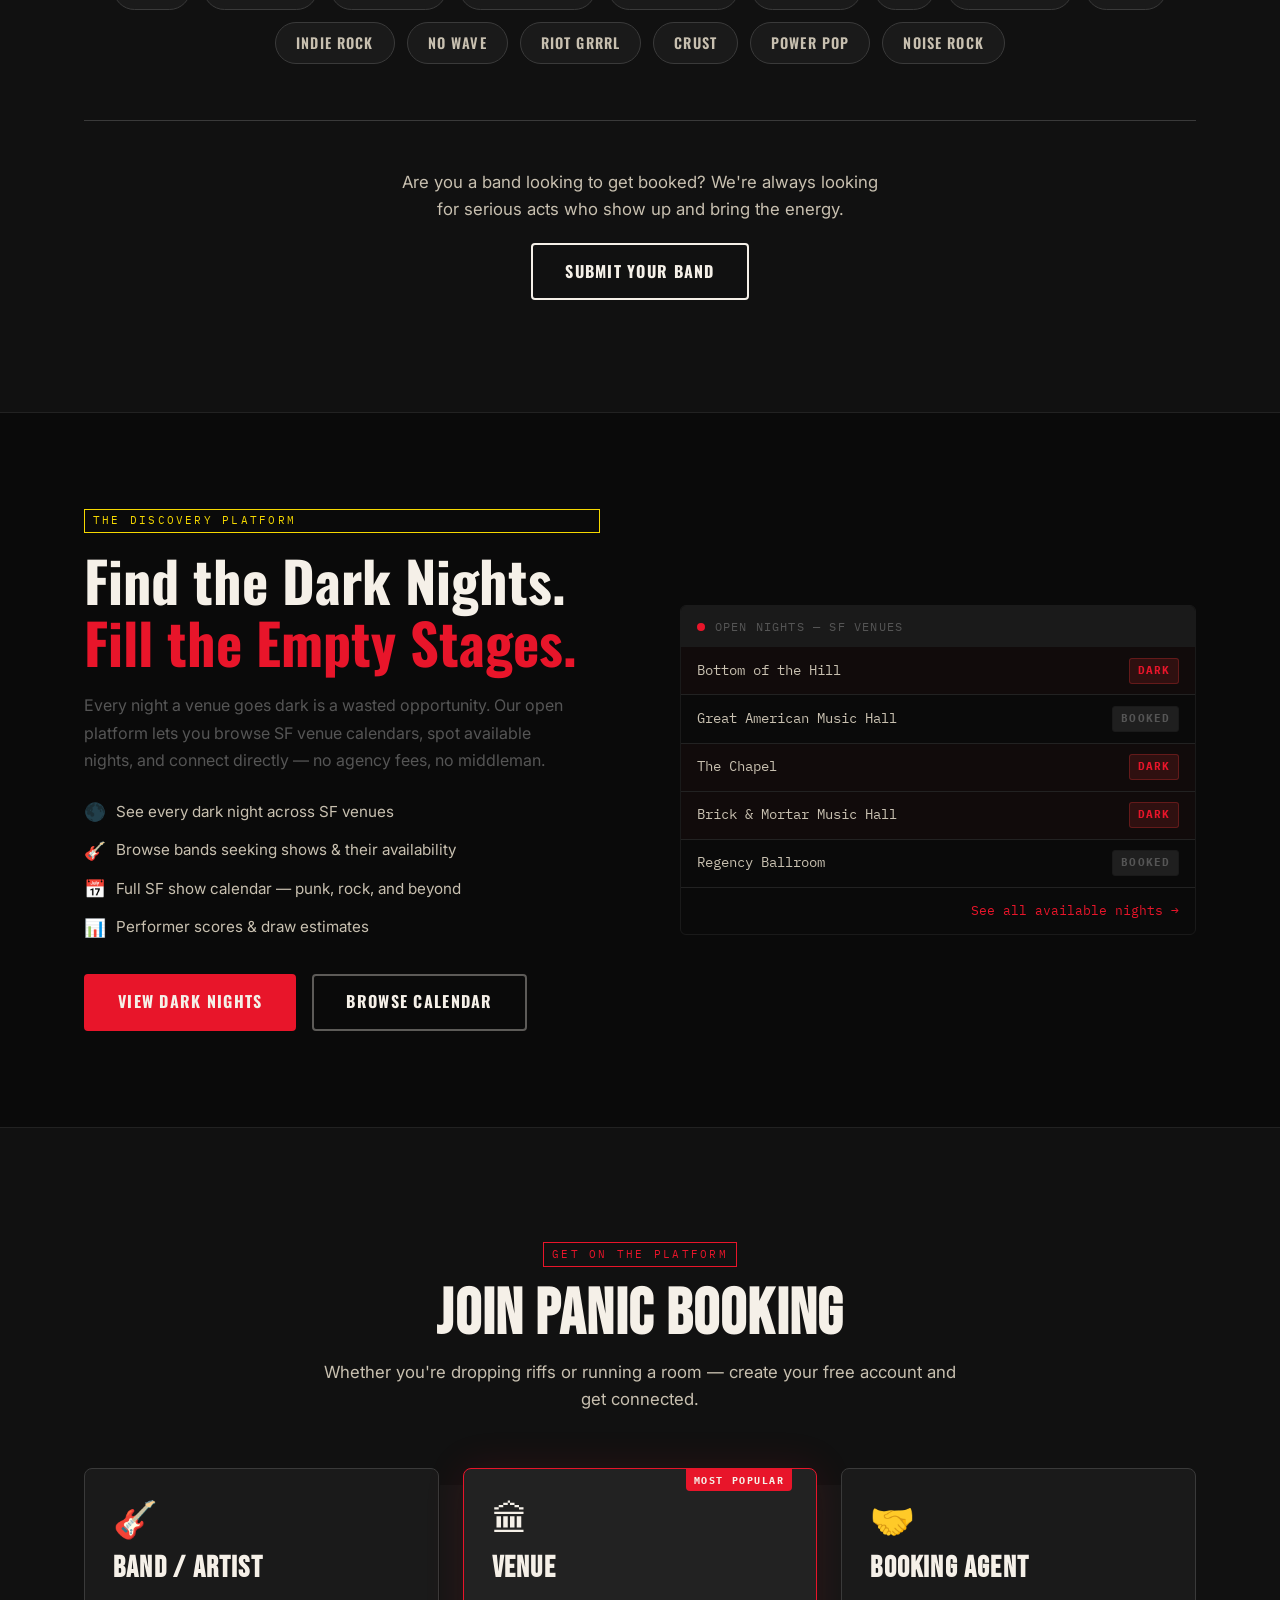
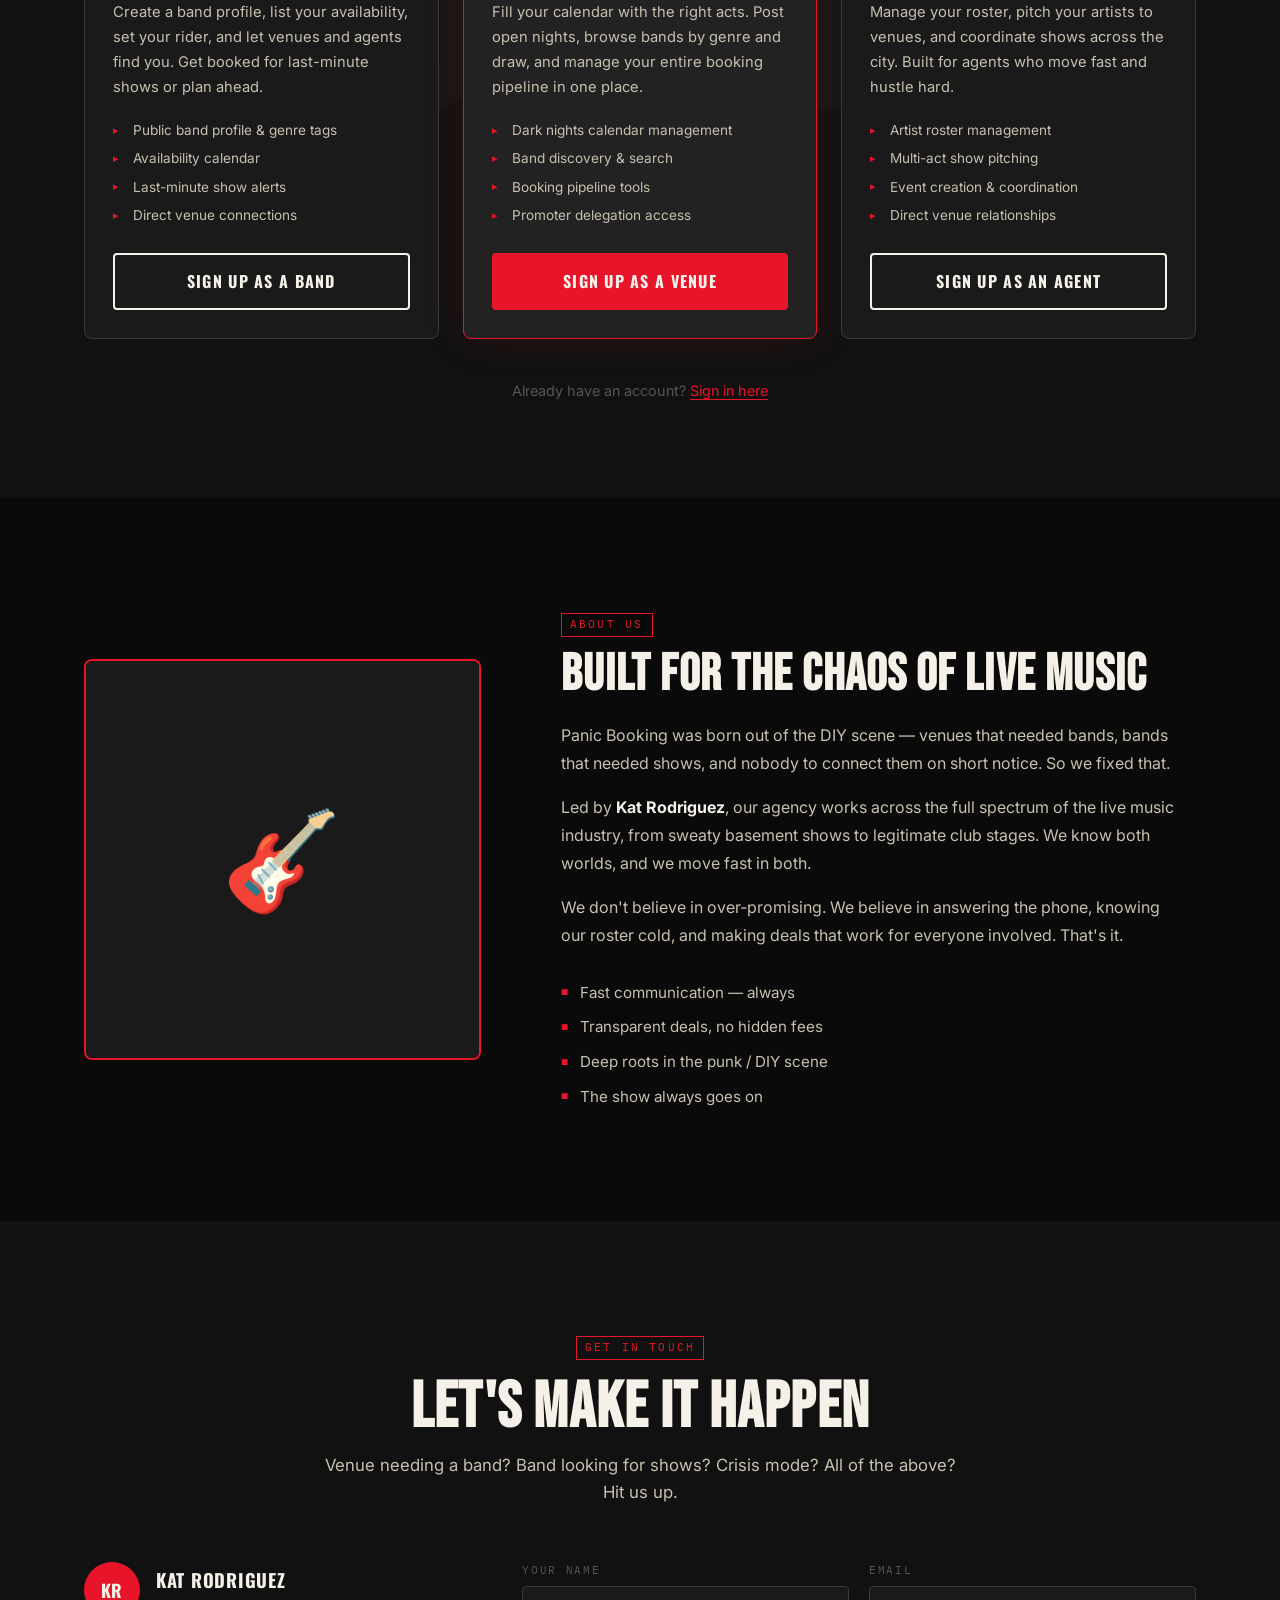
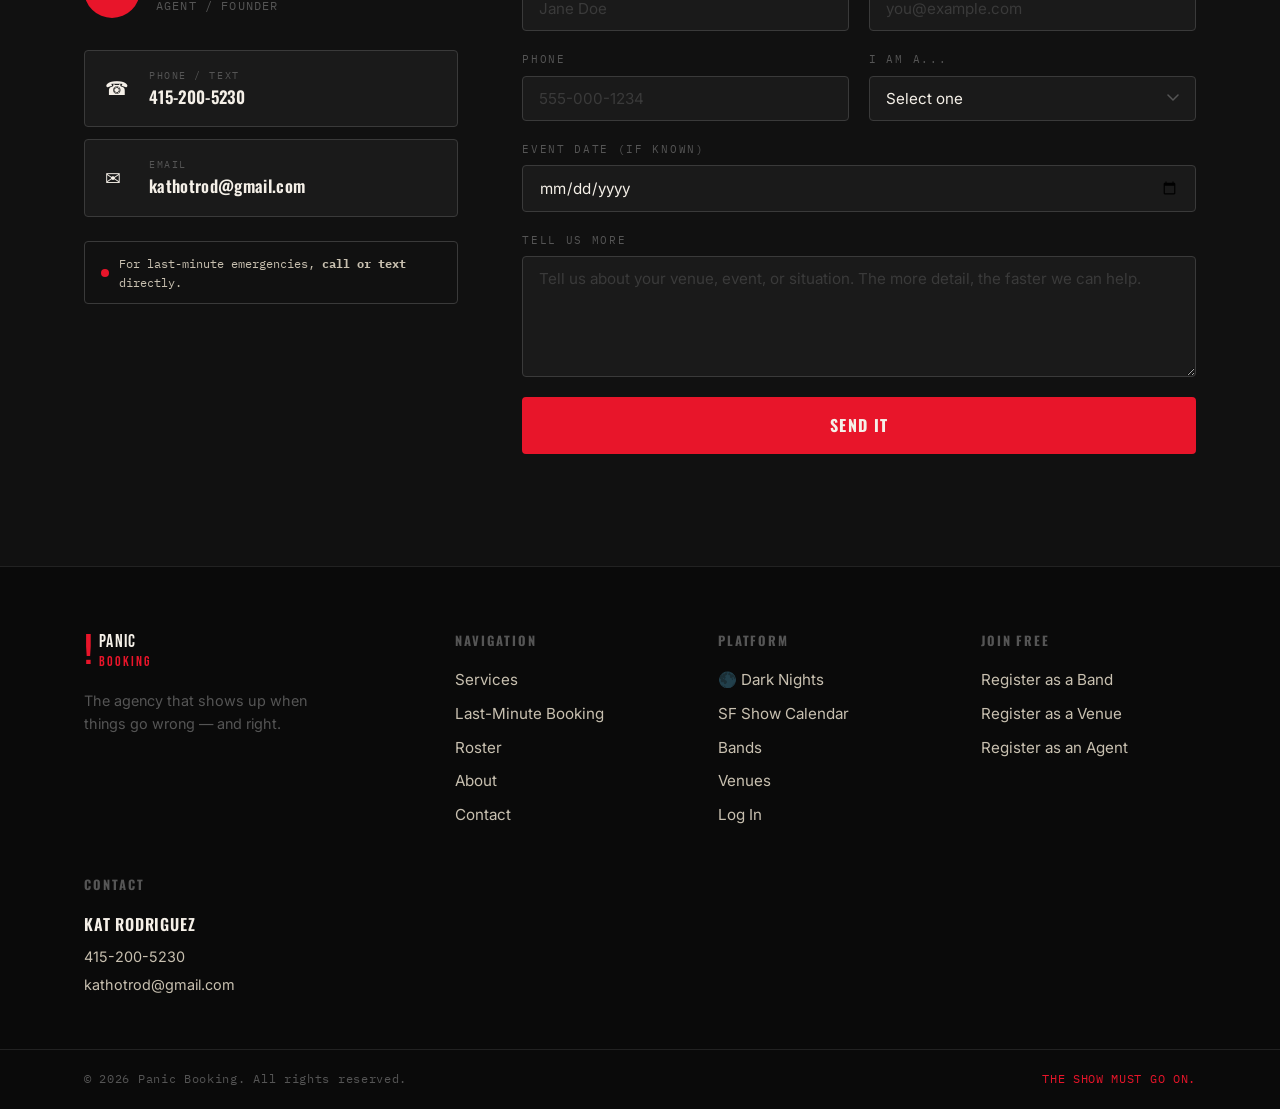
==== commit 22cd2c41: "Add promoter/agent roles, venue-new page, and event-edit form overhaul - Auth signup now accepts pro" ====
--- a/index.html
+++ b/index.html
@@ -28,6 +28,7 @@
           <li><a href="#last-minute">Last Minute</a></li>
           <li><a href="#roster">Roster</a></li>
           <li><a href="#about">About</a></li>
+          <li><a href="#join">Join</a></li>
           <li><a href="#contact" class="nav-cta">Get Booked</a></li>
           <li><a href="/app/" class="nav-app">🌑 Dark Nights</a></li>
         </ul>
@@ -45,6 +46,7 @@
       <li><a href="#last-minute">Last Minute</a></li>
       <li><a href="#roster">Roster</a></li>
       <li><a href="#about">About</a></li>
+      <li><a href="#join">Join the Platform</a></li>
       <li><a href="#contact">Get Booked</a></li>
       <li><a href="/app/">🌑 Dark Nights Platform</a></li>
     </ul>
@@ -255,7 +257,7 @@
       </div>
       <div class="roster-cta">
         <p>Are you a band looking to get booked? We're always looking for serious acts who show up and bring the energy.</p>
-        <a href="#contact" class="btn btn-outline">Submit Your Band</a>
+        <a href="/app/signup.php?type=band" class="btn btn-outline">Submit Your Band</a>
       </div>
     </div>
   </section>
@@ -315,6 +317,61 @@
           </div>
         </div>
       </div>
+    </div>
+  </section>
+
+  <!-- JOIN THE PLATFORM -->
+  <section class="join-platform" id="join">
+    <div class="container">
+      <div class="section-header">
+        <span class="section-tag">Get On The Platform</span>
+        <h2>Join Panic Booking</h2>
+        <p>Whether you're dropping riffs or running a room — create your free account and get connected.</p>
+      </div>
+      <div class="join-grid">
+
+        <article class="join-card">
+          <div class="join-card-icon" aria-hidden="true">🎸</div>
+          <h3>Band / Artist</h3>
+          <p>Create a band profile, list your availability, set your rider, and let venues and agents find you. Get booked for last-minute shows or plan ahead.</p>
+          <ul class="join-perks">
+            <li>Public band profile &amp; genre tags</li>
+            <li>Availability calendar</li>
+            <li>Last-minute show alerts</li>
+            <li>Direct venue connections</li>
+          </ul>
+          <a href="/app/signup.php?type=band" class="btn btn-outline join-btn">Sign Up as a Band</a>
+        </article>
+
+        <article class="join-card join-card-featured">
+          <div class="join-card-badge">Most Popular</div>
+          <div class="join-card-icon" aria-hidden="true">🏛</div>
+          <h3>Venue</h3>
+          <p>Fill your calendar with the right acts. Post open nights, browse bands by genre and draw, and manage your entire booking pipeline in one place.</p>
+          <ul class="join-perks">
+            <li>Dark nights calendar management</li>
+            <li>Band discovery &amp; search</li>
+            <li>Booking pipeline tools</li>
+            <li>Promoter delegation access</li>
+          </ul>
+          <a href="/app/signup.php?type=venue" class="btn btn-primary join-btn">Sign Up as a Venue</a>
+        </article>
+
+        <article class="join-card">
+          <div class="join-card-icon" aria-hidden="true">🤝</div>
+          <h3>Booking Agent</h3>
+          <p>Manage your roster, pitch your artists to venues, and coordinate shows across the city. Built for agents who move fast and hustle hard.</p>
+          <ul class="join-perks">
+            <li>Artist roster management</li>
+            <li>Multi-act show pitching</li>
+            <li>Event creation &amp; coordination</li>
+            <li>Direct venue relationships</li>
+          </ul>
+          <a href="/app/signup.php?type=agent" class="btn btn-outline join-btn">Sign Up as an Agent</a>
+        </article>
+
+      </div>
+      <p class="join-login">Already have an account? <a href="/app/login.php">Sign in here</a></p>
     </div>
   </section>
 
@@ -479,6 +536,14 @@
           <li><a href="/app/login.php">Log In</a></li>
         </ul>
       </div>
+      <div class="footer-links">
+        <h4>Join Free</h4>
+        <ul>
+          <li><a href="/app/signup.php?type=band">Register as a Band</a></li>
+          <li><a href="/app/signup.php?type=venue">Register as a Venue</a></li>
+          <li><a href="/app/signup.php?type=agent">Register as an Agent</a></li>
+        </ul>
+      </div>
       <div class="footer-contact">
         <h4>Contact</h4>
         <p>Kat Rodriguez</p>
--- a/styles.css
+++ b/styles.css
@@ -1158,6 +1158,148 @@
 }
 .dn-preview-footer a:hover { color: var(--clr-white); }
 
+/* ── Join Platform Section ───────────────────────────────── */
+.join-platform {
+  padding: 7rem 0 6rem;
+  background: var(--clr-dark);
+  position: relative;
+  overflow: hidden;
+}
+
+.join-platform::before {
+  content: 'JOIN';
+  position: absolute;
+  top: 50%;
+  left: 50%;
+  transform: translate(-50%, -50%);
+  font-family: var(--font-display);
+  font-size: clamp(12rem, 25vw, 22rem);
+  color: rgba(255,255,255,0.018);
+  letter-spacing: 0.05em;
+  pointer-events: none;
+  user-select: none;
+  white-space: nowrap;
+}
+
+.join-grid {
+  display: grid;
+  grid-template-columns: repeat(3, 1fr);
+  gap: 1.5rem;
+  align-items: start;
+}
+
+.join-card {
+  position: relative;
+  background: var(--clr-dark2);
+  border: 1px solid var(--clr-grey);
+  border-radius: var(--radius-lg);
+  padding: 2rem 1.75rem 1.75rem;
+  display: flex;
+  flex-direction: column;
+  gap: 1rem;
+  transition: border-color var(--transition), transform var(--transition);
+}
+.join-card:hover {
+  border-color: var(--clr-mid);
+  transform: translateY(-4px);
+}
+
+.join-card-featured {
+  border-color: var(--clr-red);
+  background: var(--clr-dark3);
+  box-shadow: 0 0 40px rgba(232, 21, 42, 0.12);
+}
+.join-card-featured:hover {
+  border-color: var(--clr-red);
+  box-shadow: 0 8px 48px rgba(232, 21, 42, 0.2);
+}
+
+.join-card-badge {
+  position: absolute;
+  top: -1px;
+  right: 1.5rem;
+  background: var(--clr-red);
+  color: var(--clr-white);
+  font-family: var(--font-mono);
+  font-size: 0.65rem;
+  font-weight: 700;
+  letter-spacing: 0.15em;
+  text-transform: uppercase;
+  padding: 0.3em 0.75em;
+  border-radius: 0 0 var(--radius) var(--radius);
+}
+
+.join-card-icon {
+  font-size: 2.25rem;
+  line-height: 1;
+}
+
+.join-card h3 {
+  font-family: var(--font-display);
+  font-size: 1.9rem;
+  letter-spacing: 0.04em;
+  line-height: 1;
+  color: var(--clr-white);
+}
+
+.join-card p {
+  color: var(--clr-off);
+  font-size: 0.92rem;
+  line-height: 1.7;
+  flex: 1;
+}
+
+.join-perks {
+  list-style: none;
+  display: flex;
+  flex-direction: column;
+  gap: 0.5rem;
+  margin: 0.25rem 0;
+}
+.join-perks li {
+  font-size: 0.85rem;
+  color: var(--clr-off);
+  padding-left: 1.25rem;
+  position: relative;
+  line-height: 1.5;
+}
+.join-perks li::before {
+  content: '▸';
+  position: absolute;
+  left: 0;
+  color: var(--clr-red);
+  font-size: 0.7rem;
+  top: 0.15em;
+}
+
+.join-btn {
+  width: 100%;
+  justify-content: center;
+  margin-top: 0.5rem;
+}
+
+.join-login {
+  text-align: center;
+  margin-top: 2.5rem;
+  color: var(--clr-mid);
+  font-size: 0.9rem;
+}
+.join-login a {
+  color: var(--clr-red);
+  text-decoration: underline;
+  text-underline-offset: 3px;
+  transition: color var(--transition);
+}
+.join-login a:hover { color: var(--clr-white); }
+
+@media (max-width: 900px) {
+  .join-grid {
+    grid-template-columns: 1fr;
+    max-width: 500px;
+    margin-inline: auto;
+  }
+}
+
 /* ── Reduced Motion ──────────────────────────────────────── */
 @media (prefers-reduced-motion: reduce) {
   *, *::before, *::after { animation-duration: 0.01ms !important; transition-duration: 0.01ms !important; }
